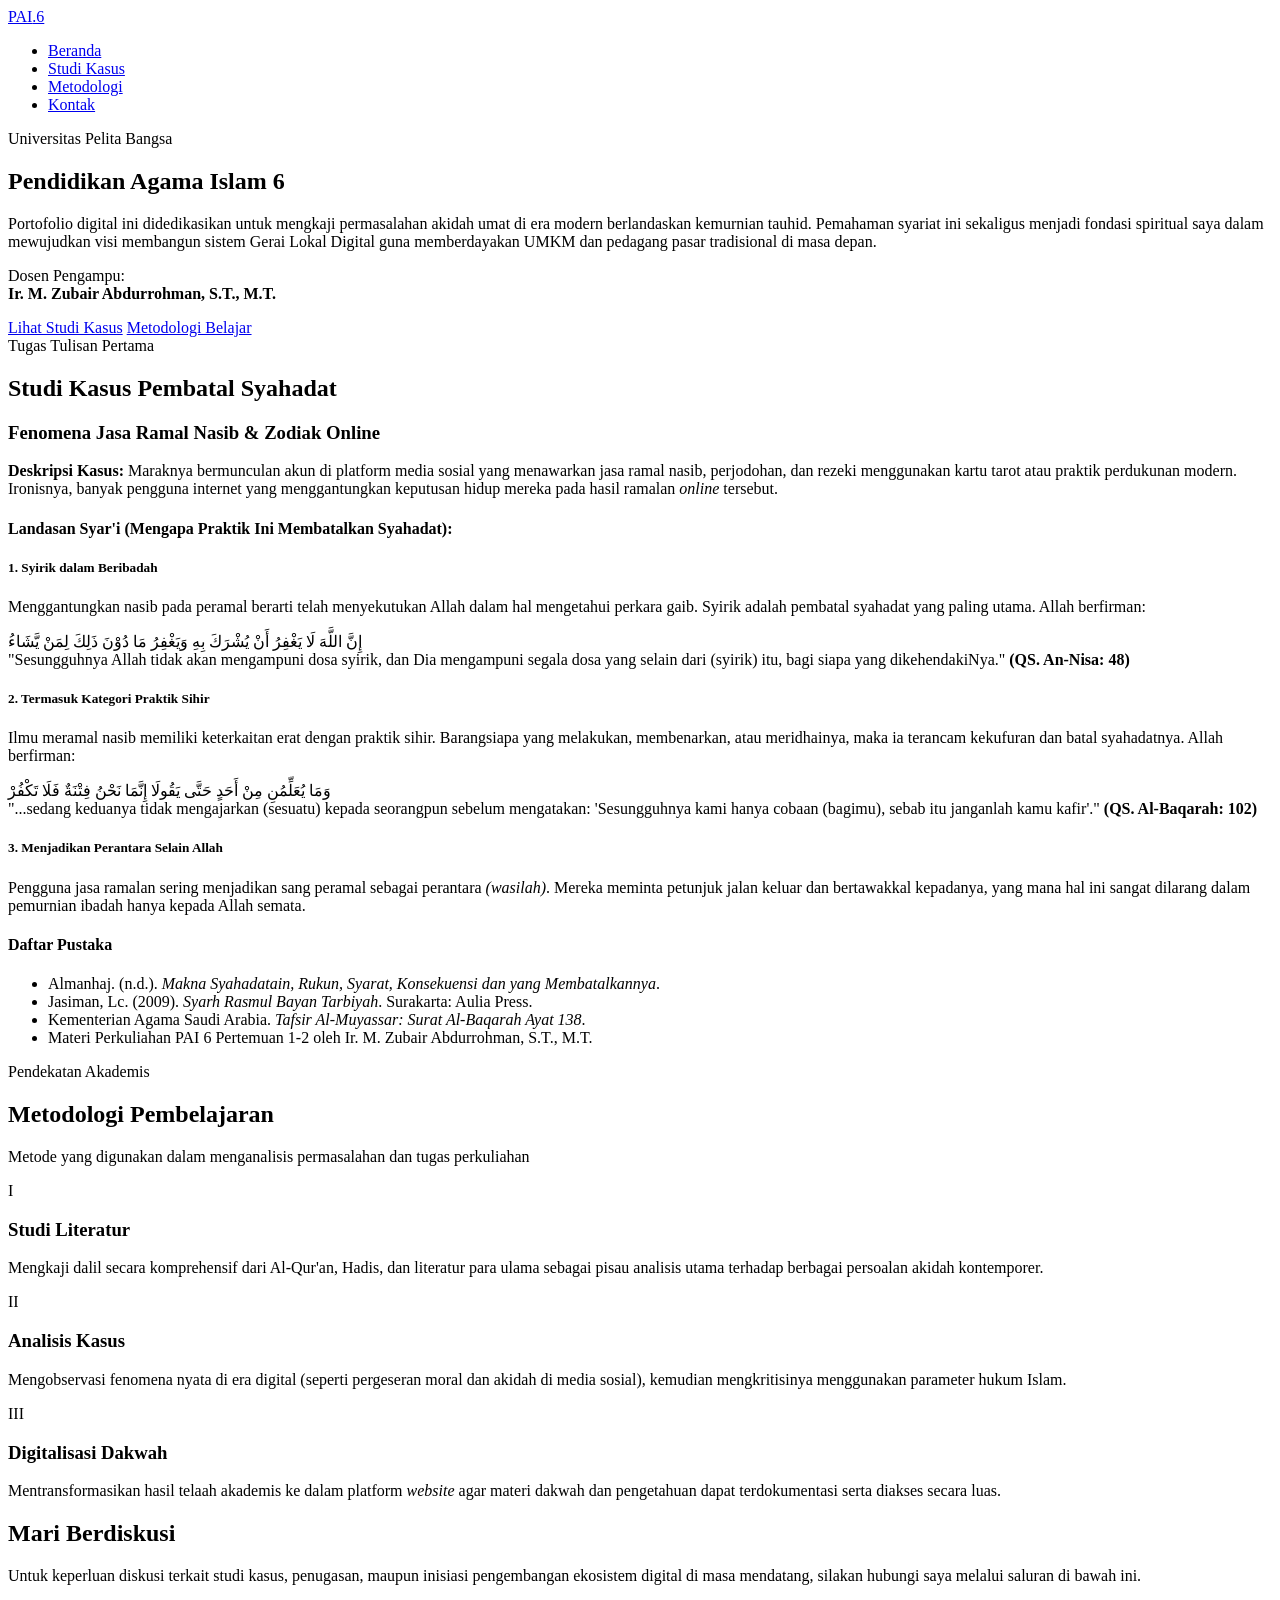
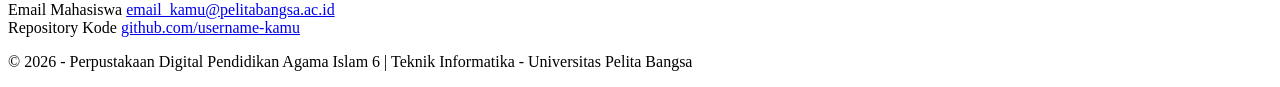
==== index.html @ a9f334ea "Add files via upload" ====
<!DOCTYPE html>
<html lang="id">
<head>
    <meta charset="UTF-8">
    <meta name="viewport" content="width=device-width, initial-scale=1.0">
    <title>PAI 6 | Portofolio & Studi Kasus</title>
    <link rel="stylesheet" href="style.css">
    <link href="https://fonts.googleapis.com/css2?family=Inter:wght@300;400;500;600&family=Playfair+Display:ital,wght@0,400;0,600;0,700;1,400&display=swap" rel="stylesheet">
</head>
<body>

    <nav class="navbar">
        <div class="nav-container">
            <a href="#beranda" class="logo">PAI<span>.6</span></a>
            <ul class="nav-links">
                <li><a href="#beranda">Beranda</a></li>
                <li><a href="#studi-kasus">Studi Kasus</a></li>
                <li><a href="#metodologi">Metodologi</a></li>
                <li><a href="#kontak">Kontak</a></li>
            </ul>
        </div>
    </nav>

    <section id="beranda" class="hero">
        <div class="hero-overlay"></div>
        <div class="hero-content">
            <span class="badge">Universitas Pelita Bangsa</span>
            <h1>Pendidikan Agama Islam 6</h1>
            <p>Portofolio digital ini didedikasikan untuk mengkaji permasalahan akidah umat di era modern berlandaskan kemurnian tauhid. Pemahaman syariat ini sekaligus menjadi fondasi spiritual saya dalam mewujudkan visi membangun sistem Gerai Lokal Digital guna memberdayakan UMKM dan pedagang pasar tradisional di masa depan.</p>
            <p class="dosen">Dosen Pengampu: <br><strong>Ir. M. Zubair Abdurrohman, S.T., M.T.</strong></p>
            <div class="hero-buttons">
                <a href="#studi-kasus" class="btn btn-accent">Lihat Studi Kasus</a>
                <a href="#metodologi" class="btn btn-outline">Metodologi Belajar</a>
            </div>
        </div>
    </section>

    <section id="studi-kasus" class="section">
        <div class="container">
            <div class="section-header text-center">
                <span class="subtitle">Tugas Tulisan Pertama</span>
                <h2>Studi Kasus Pembatal Syahadat</h2>
                <div class="divider-accent"></div>
            </div>

            <div class="case-study-card">
                <div class="case-header">
                    <h3>Fenomena Jasa Ramal Nasib & Zodiak Online</h3>
                </div>
                
                <div class="case-desc">
                    <p><strong>Deskripsi Kasus:</strong> Maraknya bermunculan akun di platform media sosial yang menawarkan jasa ramal nasib, perjodohan, dan rezeki menggunakan kartu tarot atau praktik perdukunan modern. Ironisnya, banyak pengguna internet yang menggantungkan keputusan hidup mereka pada hasil ramalan <em>online</em> tersebut.</p>
                </div>
                
                <div class="case-body">
                    <h4 class="case-title">Landasan Syar'i (Mengapa Praktik Ini Membatalkan Syahadat):</h4>
                    
                    <div class="reason-item">
                        <h5>1. Syirik dalam Beribadah</h5>
                        <p>Menggantungkan nasib pada peramal berarti telah menyekutukan Allah dalam hal mengetahui perkara gaib. Syirik adalah pembatal syahadat yang paling utama. Allah berfirman:</p>
                        <div class="arabic">إِنَّ اللَّهَ لَا يَغْفِرُ أَنْ يُشْرَكَ بِهِ وَيَغْفِرُ مَا دُوْنَ ذَلِكَ لِمَنْ يَّشَاءُ</div>
                        <div class="terjemahan">"Sesungguhnya Allah tidak akan mengampuni dosa syirik, dan Dia mengampuni segala dosa yang selain dari (syirik) itu, bagi siapa yang dikehendakiNya." <strong>(QS. An-Nisa: 48)</strong></div>
                    </div>

                    <div class="reason-item">
                        <h5>2. Termasuk Kategori Praktik Sihir</h5>
                        <p>Ilmu meramal nasib memiliki keterkaitan erat dengan praktik sihir. Barangsiapa yang melakukan, membenarkan, atau meridhainya, maka ia terancam kekufuran dan batal syahadatnya. Allah berfirman:</p>
                        <div class="arabic">وَمَا يُعَلِّمُنِ مِنْ أَحَدٍ حَتَّى يَقُولَا إِنَّمَا نَحْنُ فِتْنَةٌ فَلَا تَكْفُرْ</div>
                        <div class="terjemahan">"...sedang keduanya tidak mengajarkan (sesuatu) kepada seorangpun sebelum mengatakan: 'Sesungguhnya kami hanya cobaan (bagimu), sebab itu janganlah kamu kafir'." <strong>(QS. Al-Baqarah: 102)</strong></div>
                    </div>

                    <div class="reason-item">
                        <h5>3. Menjadikan Perantara Selain Allah</h5>
                        <p>Pengguna jasa ramalan sering menjadikan sang peramal sebagai perantara <em>(wasilah)</em>. Mereka meminta petunjuk jalan keluar dan bertawakkal kepadanya, yang mana hal ini sangat dilarang dalam pemurnian ibadah hanya kepada Allah semata.</p>
                    </div>
                </div>

                <div class="daftar-pustaka">
                    <h4>Daftar Pustaka</h4>
                    <ul>
                        <li>Almanhaj. (n.d.). <em>Makna Syahadatain, Rukun, Syarat, Konsekuensi dan yang Membatalkannya</em>.</li>
                        <li>Jasiman, Lc. (2009). <em>Syarh Rasmul Bayan Tarbiyah</em>. Surakarta: Aulia Press.</li>
                        <li>Kementerian Agama Saudi Arabia. <em>Tafsir Al-Muyassar: Surat Al-Baqarah Ayat 138</em>.</li>
                        <li>Materi Perkuliahan PAI 6 Pertemuan 1-2 oleh Ir. M. Zubair Abdurrohman, S.T., M.T.</li>
                    </ul>
                </div>
            </div>
        </div>
    </section>

    <section id="metodologi" class="section bg-darker">
        <div class="container">
            <div class="section-header text-center">
                <span class="subtitle">Pendekatan Akademis</span>
                <h2>Metodologi Pembelajaran</h2>
                <div class="divider-accent"></div>
                <p>Metode yang digunakan dalam menganalisis permasalahan dan tugas perkuliahan</p>
            </div>
            
            <div class="grid-3">
                <div class="method-card">
                    <div class="method-icon">I</div>
                    <h3>Studi Literatur</h3>
                    <p>Mengkaji dalil secara komprehensif dari Al-Qur'an, Hadis, dan literatur para ulama sebagai pisau analisis utama terhadap berbagai persoalan akidah kontemporer.</p>
                </div>
                <div class="method-card">
                    <div class="method-icon">II</div>
                    <h3>Analisis Kasus</h3>
                    <p>Mengobservasi fenomena nyata di era digital (seperti pergeseran moral dan akidah di media sosial), kemudian mengkritisinya menggunakan parameter hukum Islam.</p>
                </div>
                <div class="method-card">
                    <div class="method-icon">III</div>
                    <h3>Digitalisasi Dakwah</h3>
                    <p>Mentransformasikan hasil telaah akademis ke dalam platform <em>website</em> agar materi dakwah dan pengetahuan dapat terdokumentasi serta diakses secara luas.</p>
                </div>
            </div>
        </div>
    </section>

    <footer id="kontak" class="footer-section">
        <div class="container text-center">
            <h2 class="footer-title">Mari Berdiskusi</h2>
            <div class="divider-accent"></div>
            <p class="footer-desc">Untuk keperluan diskusi terkait studi kasus, penugasan, maupun inisiasi pengembangan ekosistem digital di masa mendatang, silakan hubungi saya melalui saluran di bawah ini.</p>
            
            <div class="contact-details">
                <div class="contact-item">
                    <span class="contact-label">Email Mahasiswa</span>
                    <a href="mailto:email_kamu@pelitabangsa.ac.id" class="contact-link">email_kamu@pelitabangsa.ac.id</a>
                </div>
                <div class="contact-item">
                    <span class="contact-label">Repository Kode</span>
                    <a href="https://github.com/username-kamu" target="_blank" class="contact-link">github.com/username-kamu</a>
                </div>
            </div>
            
            <div class="copyright">
                <p>&copy; 2026 - Perpustakaan Digital Pendidikan Agama Islam 6 | Teknik Informatika - Universitas Pelita Bangsa</p>
            </div>
        </div>
    </footer>

</body>
</html>
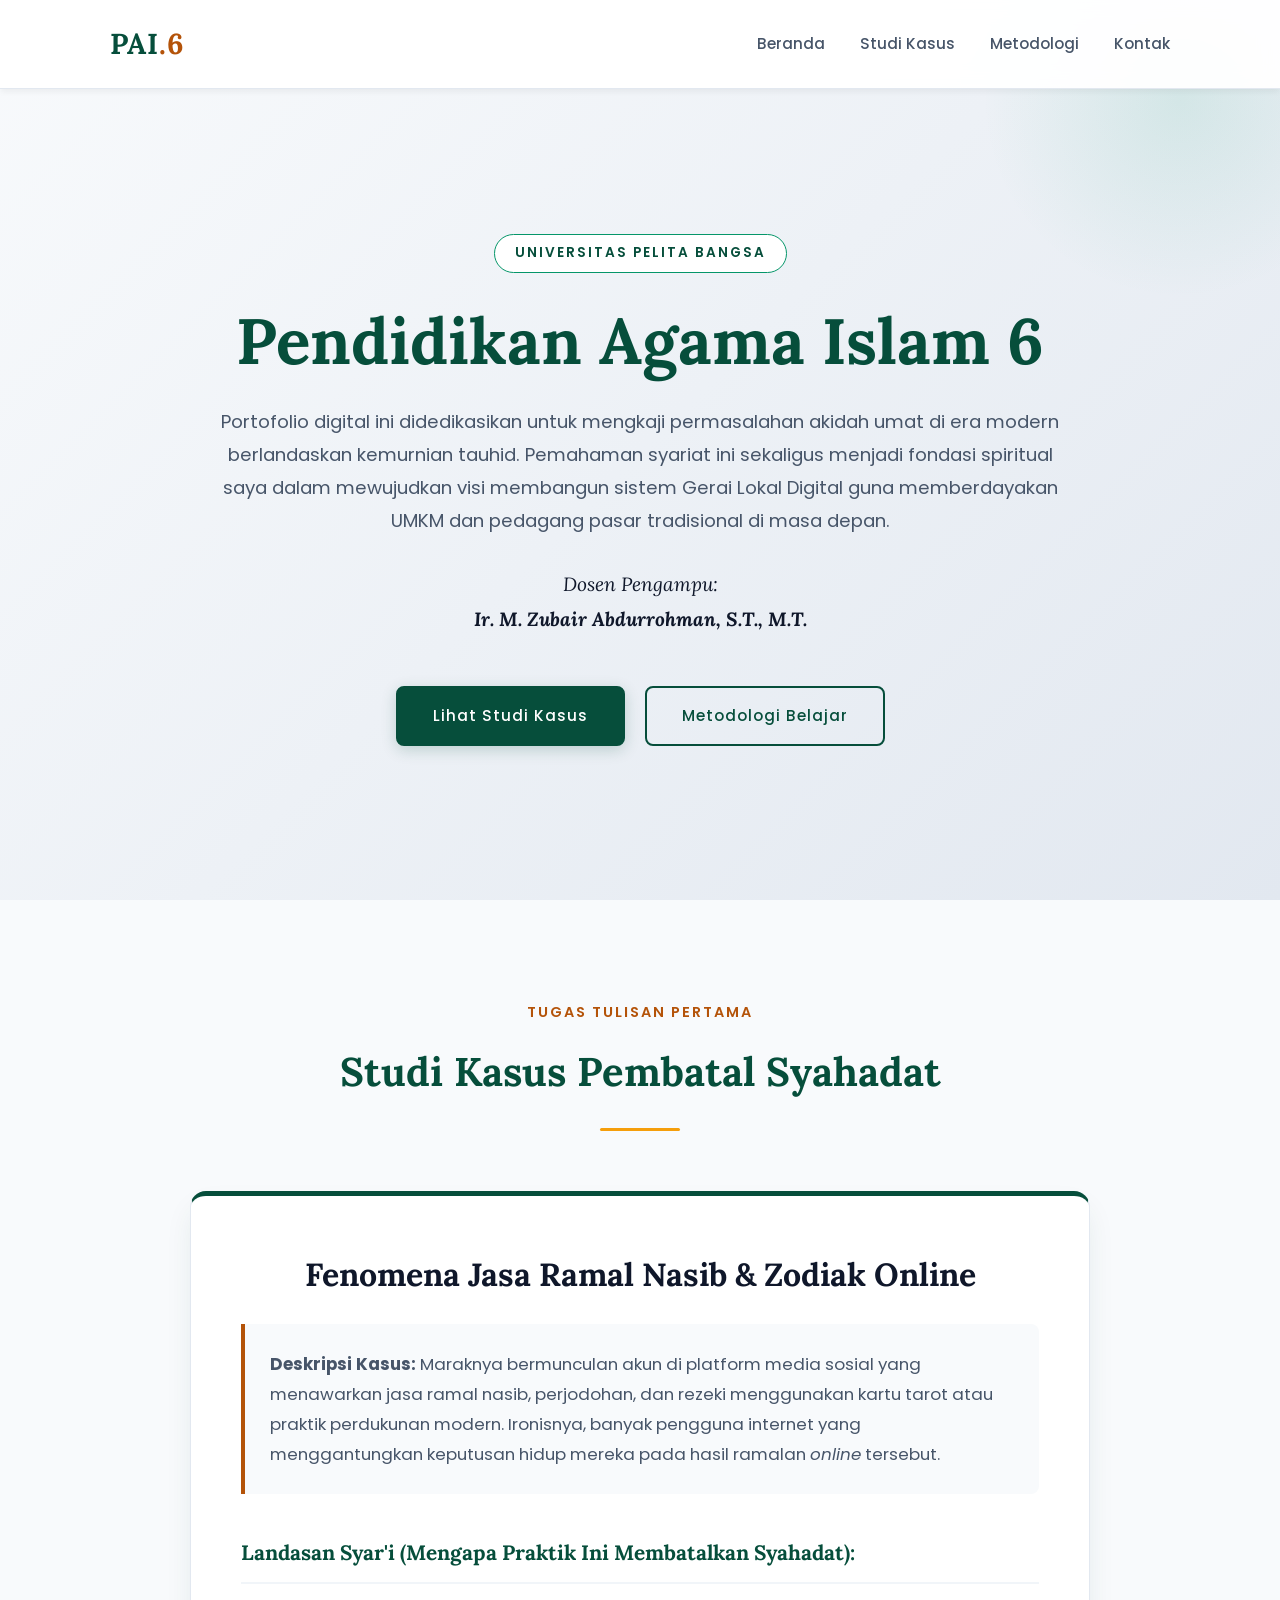
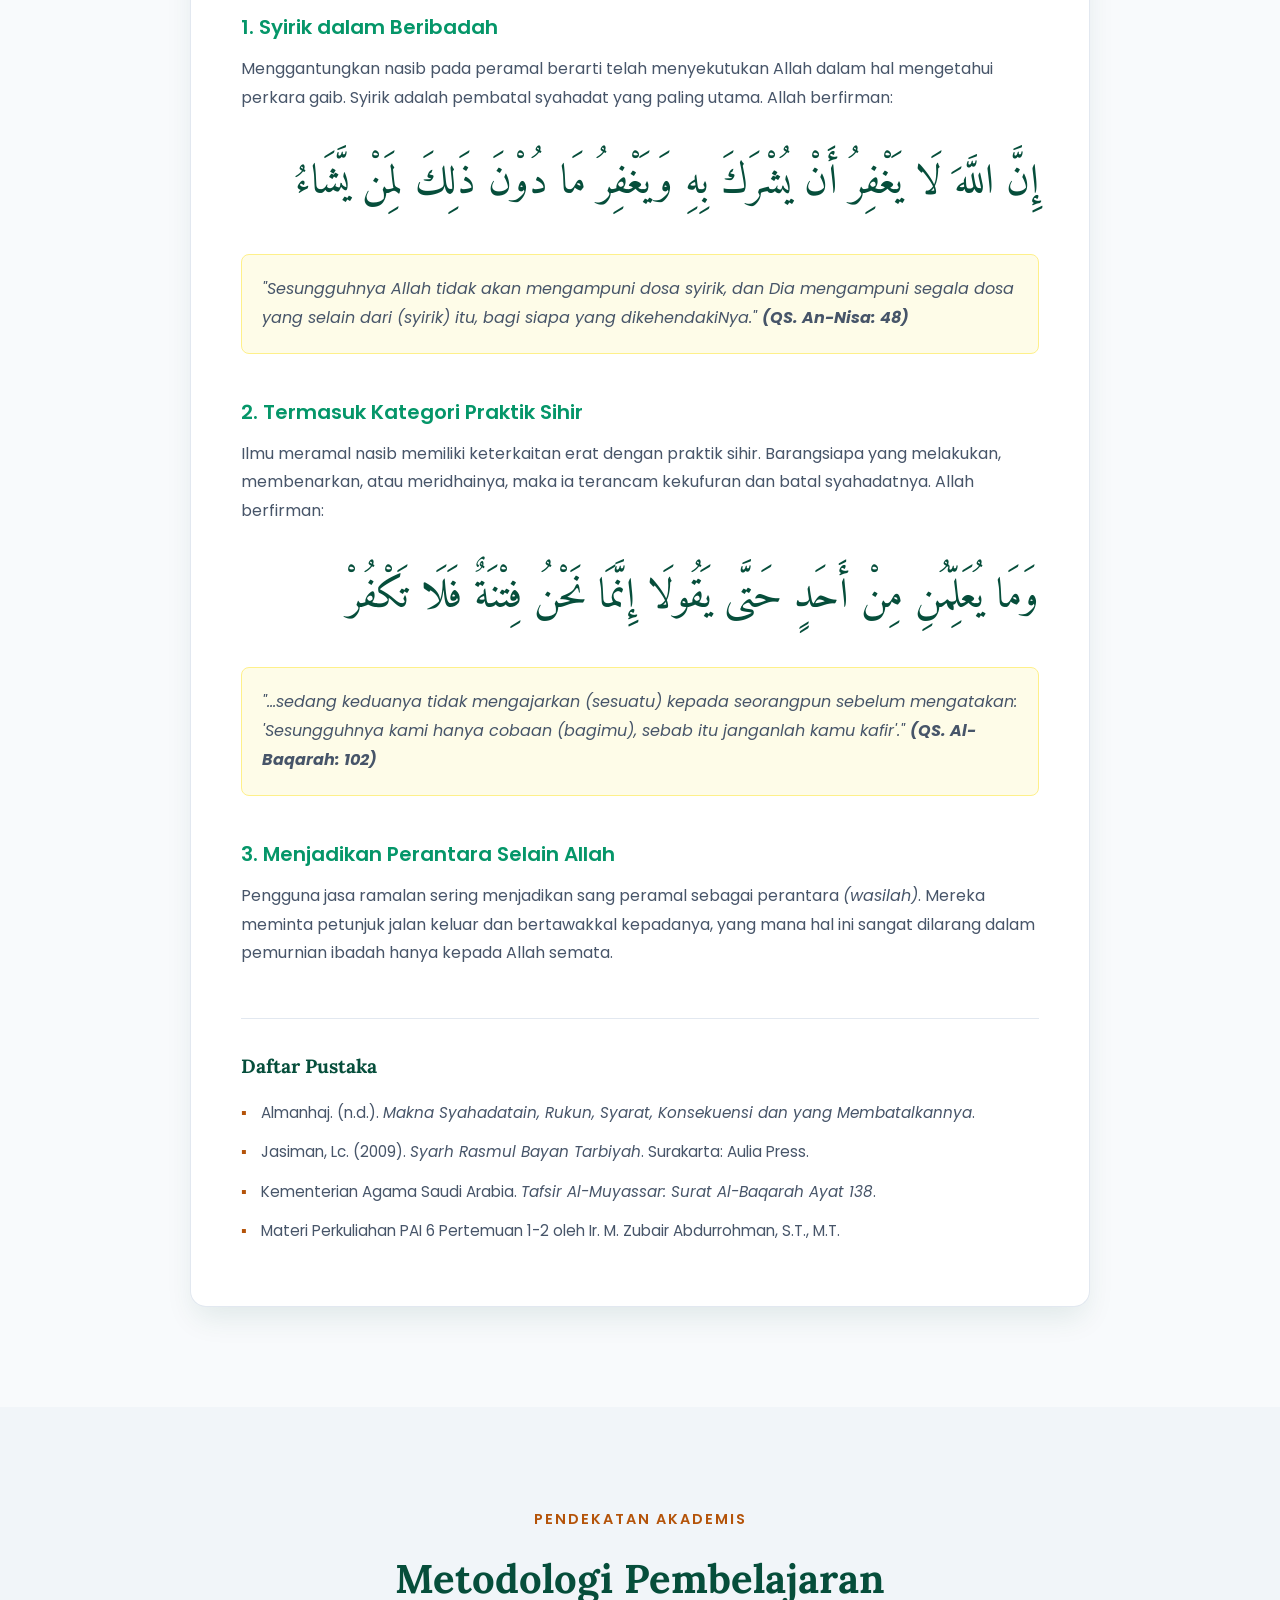
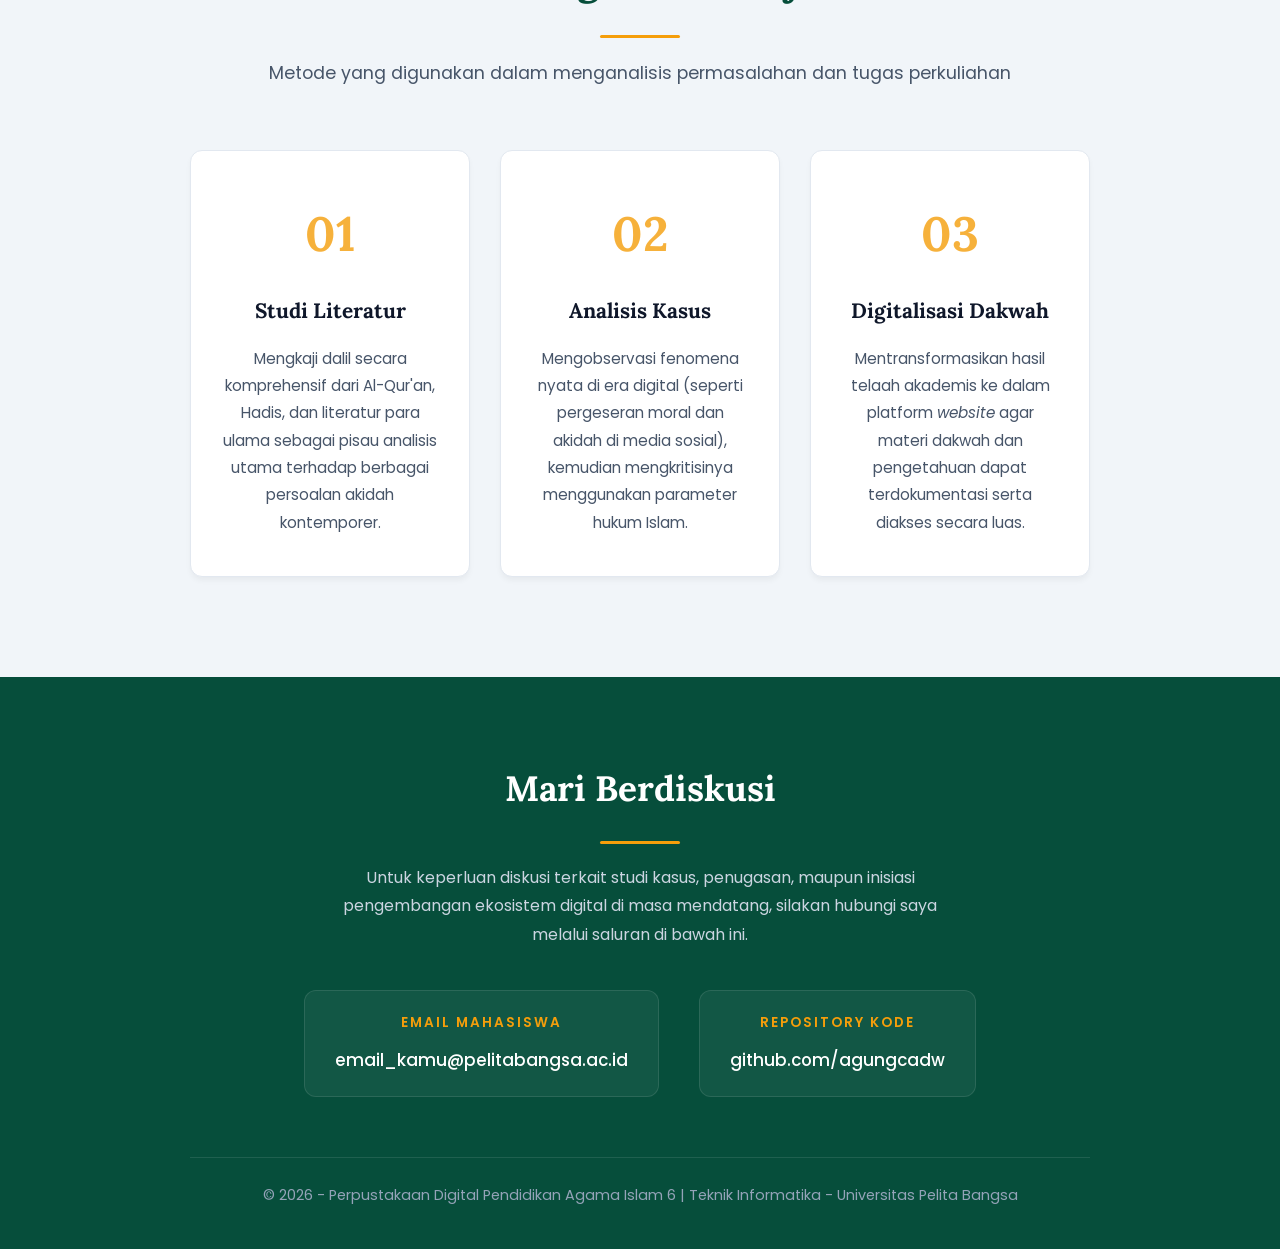
==== commit 5d444ee7: "Update index.html" ====
--- a/index.html
+++ b/index.html
@@ -4,8 +4,201 @@
     <meta charset="UTF-8">
     <meta name="viewport" content="width=device-width, initial-scale=1.0">
     <title>PAI 6 | Portofolio & Studi Kasus</title>
-    <link rel="stylesheet" href="style.css">
-    <link href="https://fonts.googleapis.com/css2?family=Inter:wght@300;400;500;600&family=Playfair+Display:ital,wght@0,400;0,600;0,700;1,400&display=swap" rel="stylesheet">
+    <link href="https://fonts.googleapis.com/css2?family=Lora:ital,wght@0,400;0,600;0,700;1,400&family=Poppins:wght@300;400;500;600&family=Amiri:wght@400;700&display=swap" rel="stylesheet">
+    
+    <style>
+        :root {
+            --bg-main: #f8fafc; /* Off-white / Abu-abu sangat terang */
+            --bg-card: #ffffff; /* Putih bersih untuk kartu */
+            --bg-alt: #f1f5f9; /* Latar alternatif */
+            
+            --primary: #064e3b; /* Hijau Emerald Gelap */
+            --primary-light: #059669; /* Hijau Emerald Terang */
+            --accent-gold: #b45309; /* Emas Gelap/Hangat */
+            --accent-gold-light: #f59e0b; /* Emas Terang */
+            
+            --text-dark: #0f172a; /* Teks utama sangat gelap */
+            --text-muted: #475569; /* Teks paragraf / sekunder */
+            
+            --border-color: #e2e8f0;
+            --shadow-sm: 0 4px 6px -1px rgba(0, 0, 0, 0.05);
+            --shadow-lg: 0 15px 30px -5px rgba(6, 78, 59, 0.1);
+            
+            --arabic-font: 'Amiri', serif;
+        }
+
+        * { margin: 0; padding: 0; box-sizing: border-box; }
+        html { scroll-behavior: smooth; }
+        
+        body { 
+            font-family: 'Poppins', sans-serif; 
+            background-color: var(--bg-main); 
+            color: var(--text-dark); 
+            line-height: 1.8; 
+            -webkit-font-smoothing: antialiased; 
+        }
+        
+        h1, h2, h3, h4, h5 { 
+            font-family: 'Lora', serif; 
+            color: var(--primary); 
+            font-weight: 700; 
+        }
+
+        /* --- NAVBAR --- */
+        .navbar { 
+            position: fixed; top: 0; width: 100%; 
+            background: rgba(255, 255, 255, 0.95); 
+            backdrop-filter: blur(10px); 
+            border-bottom: 1px solid var(--border-color); 
+            z-index: 1000; 
+            box-shadow: var(--shadow-sm);
+        }
+        .nav-container { 
+            max-width: 1100px; margin: 0 auto; padding: 18px 20px; 
+            display: flex; justify-content: space-between; align-items: center; 
+        }
+        .logo { 
+            font-family: 'Lora', serif; font-size: 1.8rem; font-weight: 700; 
+            color: var(--primary); text-decoration: none; letter-spacing: 1px; 
+        }
+        .logo span { color: var(--accent-gold); }
+        .nav-links { list-style: none; display: flex; gap: 35px; }
+        .nav-links a { 
+            text-decoration: none; color: var(--text-muted); font-size: 0.95rem; 
+            font-weight: 500; transition: color 0.3s; 
+        }
+        .nav-links a:hover { color: var(--primary-light); }
+
+        /* --- HERO --- */
+        .hero { 
+            min-height: 100vh; display: flex; align-items: center; justify-content: center; 
+            text-align: center; padding: 120px 20px 40px; 
+            background: linear-gradient(135deg, #f8fafc 0%, #e2e8f0 100%);
+            position: relative; overflow: hidden;
+        }
+        /* Ornamen Latar Abstrak */
+        .hero::before {
+            content: ''; position: absolute; top: -100px; right: -100px;
+            width: 400px; height: 400px; border-radius: 50%;
+            background: radial-gradient(circle, rgba(5,150,105,0.1) 0%, rgba(255,255,255,0) 70%);
+        }
+        .hero-content { position: relative; z-index: 2; max-width: 850px; }
+        .badge { 
+            display: inline-block; border: 1px solid var(--primary-light); 
+            color: var(--primary); padding: 6px 20px; border-radius: 50px; 
+            font-size: 0.85rem; letter-spacing: 2px; text-transform: uppercase; 
+            margin-bottom: 30px; font-weight: 600; background: #fff;
+        }
+        .hero h1 { font-size: 4rem; margin-bottom: 25px; line-height: 1.2; color: var(--primary); }
+        .hero p { font-size: 1.15rem; color: var(--text-muted); margin-bottom: 30px; }
+        .hero .dosen { font-family: 'Lora', serif; font-size: 1.2rem; color: var(--text-dark); margin-bottom: 50px; font-style: italic; }
+        
+        .hero-buttons { display: flex; gap: 20px; justify-content: center; }
+        .btn { 
+            padding: 14px 35px; text-decoration: none; font-size: 0.95rem; 
+            font-weight: 500; letter-spacing: 1px; transition: all 0.3s ease; 
+            border-radius: 8px; display: inline-block;
+        }
+        .btn-primary { 
+            background: var(--primary); color: #fff; border: 2px solid var(--primary); 
+            box-shadow: 0 4px 15px rgba(6, 78, 59, 0.2);
+        }
+        .btn-primary:hover { 
+            background: var(--primary-light); border-color: var(--primary-light); 
+            transform: translateY(-3px); box-shadow: 0 8px 20px rgba(6, 78, 59, 0.3);
+        }
+        .btn-outline { 
+            background: transparent; color: var(--primary); 
+            border: 2px solid var(--primary); 
+        }
+        .btn-outline:hover { background: var(--primary); color: #fff; transform: translateY(-3px); }
+
+        /* --- SECTIONS UMUM --- */
+        .section { padding: 100px 20px; }
+        .bg-alt { background-color: var(--bg-alt); }
+        .container { max-width: 900px; margin: 0 auto; }
+        .text-center { text-align: center; }
+        
+        .section-header { margin-bottom: 60px; }
+        .subtitle { 
+            display: block; color: var(--accent-gold); font-size: 0.9rem; 
+            letter-spacing: 2px; text-transform: uppercase; margin-bottom: 10px; font-weight: 600;
+        }
+        .section-header h2 { font-size: 2.5rem; margin-bottom: 20px; }
+        .divider { width: 80px; height: 3px; background-color: var(--accent-gold-light); margin: 0 auto 20px; border-radius: 2px; }
+        .section-header p { color: var(--text-muted); font-size: 1.1rem; }
+
+        /* --- STUDI KASUS --- */
+        .case-study-card { 
+            background: var(--bg-card); padding: 50px; 
+            border: 1px solid var(--border-color); box-shadow: var(--shadow-lg); 
+            border-radius: 16px; border-top: 5px solid var(--primary);
+        }
+        .case-header h3 { font-size: 2rem; margin-bottom: 20px; color: var(--text-dark); text-align: center; }
+        .case-desc { 
+            padding: 25px; background: var(--bg-main); border-left: 4px solid var(--accent-gold); 
+            margin-bottom: 40px; font-size: 1.05rem; border-radius: 0 8px 8px 0; color: var(--text-muted);
+        }
+        
+        .case-title { font-size: 1.3rem; margin-bottom: 25px; border-bottom: 2px solid var(--bg-alt); padding-bottom: 10px; }
+        .reason-item { margin-bottom: 40px; }
+        .reason-item h5 { font-size: 1.25rem; margin-bottom: 10px; color: var(--primary-light); font-family: 'Poppins', sans-serif; font-weight: 600; }
+        .reason-item p { color: var(--text-muted); }
+        
+        /* Teks Arab Mewah */
+        .arabic { 
+            font-family: var(--arabic-font); font-size: 2.6rem; text-align: right; 
+            direction: rtl; color: var(--primary); margin: 25px 0; line-height: 2.2; 
+        }
+        .terjemahan { 
+            font-style: italic; color: var(--text-muted); padding: 20px; 
+            background: #fefce8; border: 1px solid #fef08a; border-radius: 8px; 
+        }
+
+        .daftar-pustaka { margin-top: 50px; padding-top: 30px; border-top: 1px solid var(--border-color); }
+        .daftar-pustaka h4 { font-size: 1.2rem; margin-bottom: 15px; color: var(--primary); }
+        .daftar-pustaka ul { list-style: none; }
+        .daftar-pustaka li { color: var(--text-muted); margin-bottom: 12px; padding-left: 20px; position: relative; font-size: 0.95rem; }
+        .daftar-pustaka li::before { content: '▪'; color: var(--accent-gold); font-size: 1rem; position: absolute; left: 0; top: 0; }
+
+        /* --- METODOLOGI --- */
+        .grid-3 { display: grid; grid-template-columns: repeat(auto-fit, minmax(280px, 1fr)); gap: 30px; }
+        .method-card { 
+            padding: 40px 30px; background: var(--bg-card); border: 1px solid var(--border-color); 
+            text-align: center; transition: all 0.4s ease; border-radius: 12px; box-shadow: var(--shadow-sm);
+        }
+        .method-card:hover { border-color: var(--primary-light); transform: translateY(-5px); box-shadow: var(--shadow-lg); }
+        .method-icon { 
+            font-family: 'Lora', serif; font-size: 3rem; color: var(--accent-gold-light); 
+            margin-bottom: 15px; font-weight: 700; opacity: 0.8;
+        }
+        .method-card h3 { font-size: 1.3rem; margin-bottom: 15px; color: var(--text-dark); }
+        .method-card p { color: var(--text-muted); font-size: 0.95rem; }
+
+        /* --- FOOTER & KONTAK --- */
+        .footer-section { padding: 80px 20px 40px; background: var(--primary); color: #fff; }
+        .footer-title { font-size: 2.2rem; margin-bottom: 20px; color: #fff; }
+        .footer-desc { color: #cbd5e1; max-width: 600px; margin: 0 auto 40px; }
+        
+        .contact-details { display: flex; justify-content: center; gap: 40px; margin-bottom: 60px; flex-wrap: wrap; }
+        .contact-item { display: flex; flex-direction: column; align-items: center; background: rgba(255,255,255,0.05); padding: 20px 30px; border-radius: 12px; border: 1px solid rgba(255,255,255,0.1); }
+        .contact-label { color: var(--accent-gold-light); font-size: 0.85rem; text-transform: uppercase; letter-spacing: 2px; margin-bottom: 10px; font-weight: 600; }
+        .contact-link { color: #fff; text-decoration: none; font-size: 1.05rem; font-weight: 500; transition: color 0.3s; }
+        .contact-link:hover { color: var(--accent-gold-light); }
+
+        .copyright { border-top: 1px solid rgba(255,255,255,0.1); padding-top: 25px; color: #94a3b8; font-size: 0.9rem; }
+
+        /* --- RESPONSIVE --- */
+        @media (max-width: 768px) {
+            .nav-links { display: none; }
+            .hero h1 { font-size: 2.8rem; }
+            .hero-buttons { flex-direction: column; }
+            .case-study-card { padding: 30px 20px; }
+            .arabic { font-size: 2rem; }
+            .contact-details { flex-direction: column; gap: 20px; }
+            .contact-item { width: 100%; }
+        }
+    </style>
 </head>
 <body>
 
@@ -22,14 +215,13 @@
     </nav>
 
     <section id="beranda" class="hero">
-        <div class="hero-overlay"></div>
         <div class="hero-content">
             <span class="badge">Universitas Pelita Bangsa</span>
             <h1>Pendidikan Agama Islam 6</h1>
             <p>Portofolio digital ini didedikasikan untuk mengkaji permasalahan akidah umat di era modern berlandaskan kemurnian tauhid. Pemahaman syariat ini sekaligus menjadi fondasi spiritual saya dalam mewujudkan visi membangun sistem Gerai Lokal Digital guna memberdayakan UMKM dan pedagang pasar tradisional di masa depan.</p>
             <p class="dosen">Dosen Pengampu: <br><strong>Ir. M. Zubair Abdurrohman, S.T., M.T.</strong></p>
             <div class="hero-buttons">
-                <a href="#studi-kasus" class="btn btn-accent">Lihat Studi Kasus</a>
+                <a href="#studi-kasus" class="btn btn-primary">Lihat Studi Kasus</a>
                 <a href="#metodologi" class="btn btn-outline">Metodologi Belajar</a>
             </div>
         </div>
@@ -40,7 +232,7 @@
             <div class="section-header text-center">
                 <span class="subtitle">Tugas Tulisan Pertama</span>
                 <h2>Studi Kasus Pembatal Syahadat</h2>
-                <div class="divider-accent"></div>
+                <div class="divider"></div>
             </div>
 
             <div class="case-study-card">
@@ -88,28 +280,28 @@
         </div>
     </section>
 
-    <section id="metodologi" class="section bg-darker">
+    <section id="metodologi" class="section bg-alt">
         <div class="container">
             <div class="section-header text-center">
                 <span class="subtitle">Pendekatan Akademis</span>
                 <h2>Metodologi Pembelajaran</h2>
-                <div class="divider-accent"></div>
+                <div class="divider"></div>
                 <p>Metode yang digunakan dalam menganalisis permasalahan dan tugas perkuliahan</p>
             </div>
             
             <div class="grid-3">
                 <div class="method-card">
-                    <div class="method-icon">I</div>
+                    <div class="method-icon">01</div>
                     <h3>Studi Literatur</h3>
                     <p>Mengkaji dalil secara komprehensif dari Al-Qur'an, Hadis, dan literatur para ulama sebagai pisau analisis utama terhadap berbagai persoalan akidah kontemporer.</p>
                 </div>
                 <div class="method-card">
-                    <div class="method-icon">II</div>
+                    <div class="method-icon">02</div>
                     <h3>Analisis Kasus</h3>
                     <p>Mengobservasi fenomena nyata di era digital (seperti pergeseran moral dan akidah di media sosial), kemudian mengkritisinya menggunakan parameter hukum Islam.</p>
                 </div>
                 <div class="method-card">
-                    <div class="method-icon">III</div>
+                    <div class="method-icon">03</div>
                     <h3>Digitalisasi Dakwah</h3>
                     <p>Mentransformasikan hasil telaah akademis ke dalam platform <em>website</em> agar materi dakwah dan pengetahuan dapat terdokumentasi serta diakses secara luas.</p>
                 </div>
@@ -120,7 +312,7 @@
     <footer id="kontak" class="footer-section">
         <div class="container text-center">
             <h2 class="footer-title">Mari Berdiskusi</h2>
-            <div class="divider-accent"></div>
+            <div class="divider"></div>
             <p class="footer-desc">Untuk keperluan diskusi terkait studi kasus, penugasan, maupun inisiasi pengembangan ekosistem digital di masa mendatang, silakan hubungi saya melalui saluran di bawah ini.</p>
             
             <div class="contact-details">
@@ -130,7 +322,7 @@
                 </div>
                 <div class="contact-item">
                     <span class="contact-label">Repository Kode</span>
-                    <a href="https://github.com/username-kamu" target="_blank" class="contact-link">github.com/username-kamu</a>
+                    <a href="https://github.com/agungcadw" target="_blank" class="contact-link">github.com/agungcadw</a>
                 </div>
             </div>
             
@@ -141,4 +333,4 @@
     </footer>
 
 </body>
-</html>+</html>
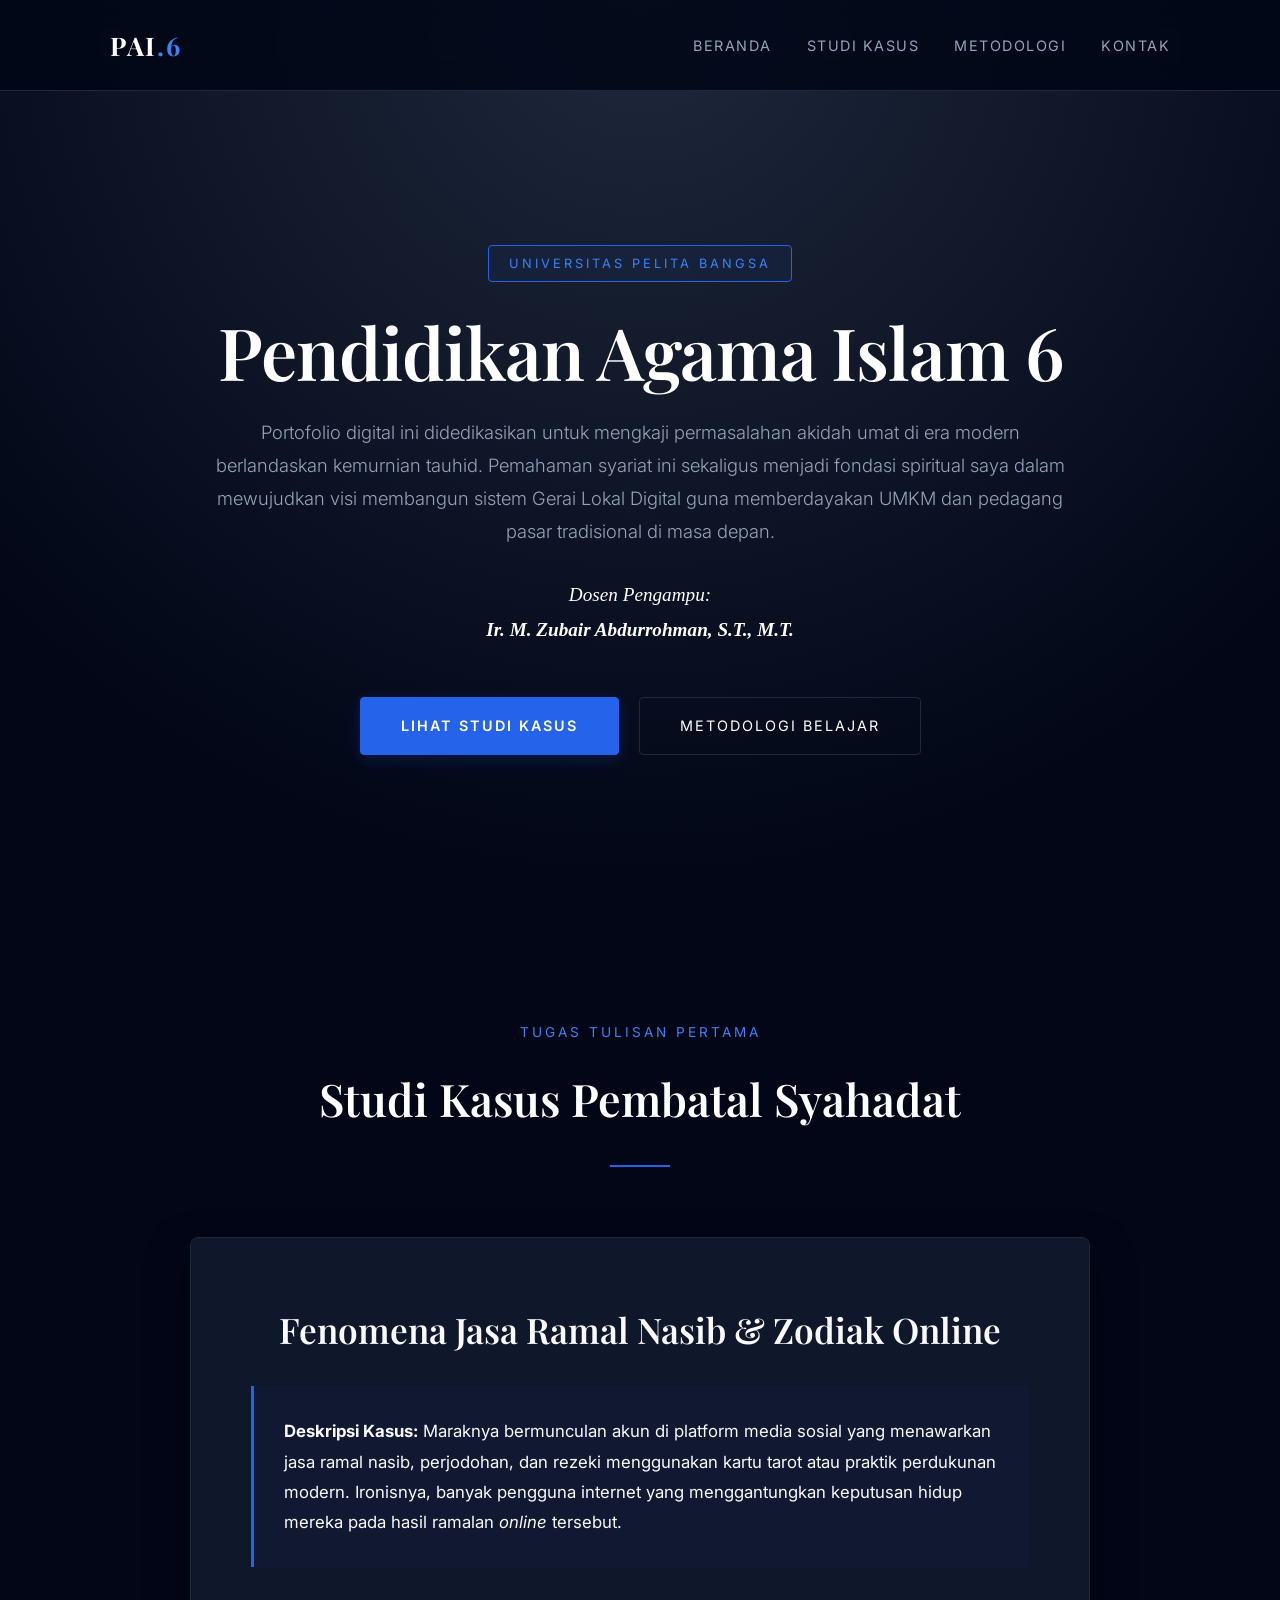
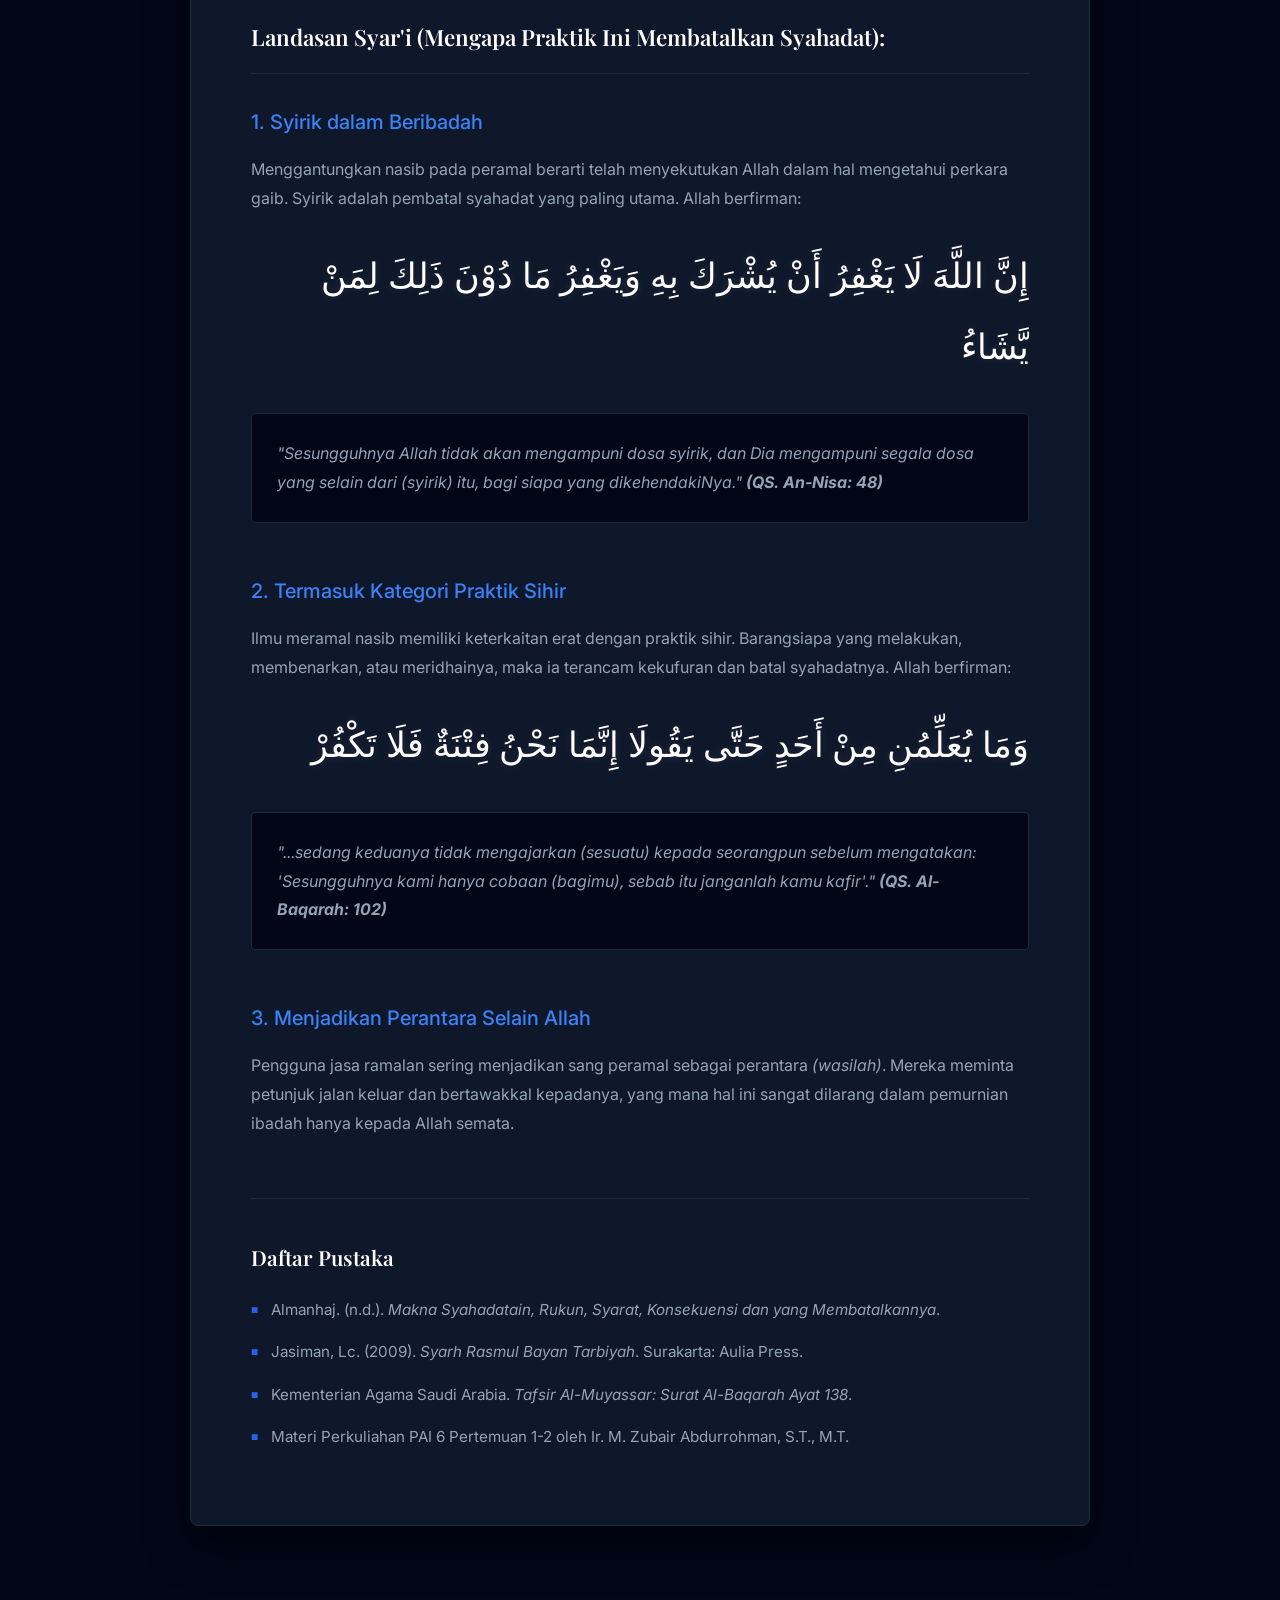
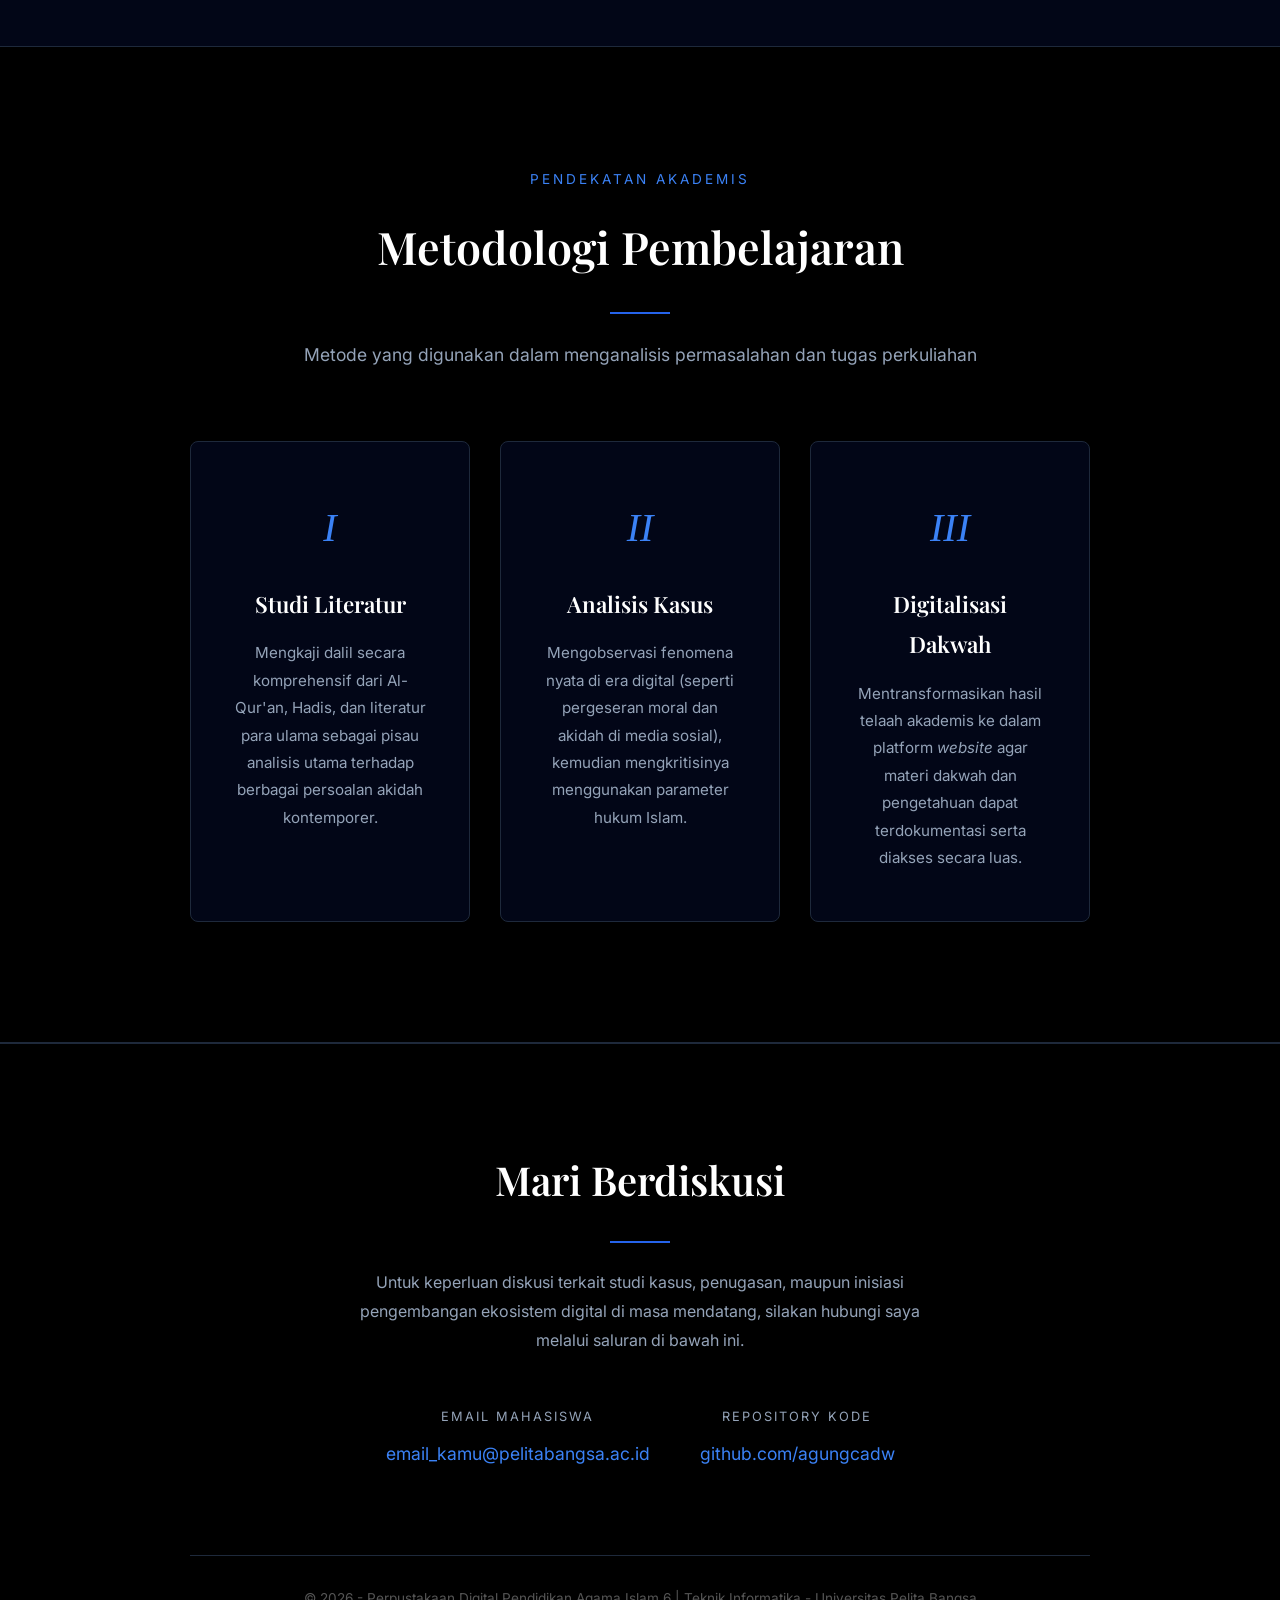
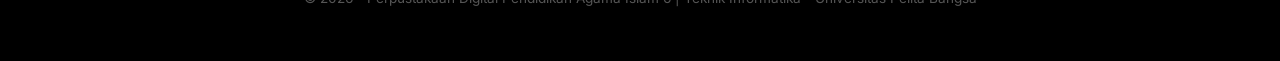
==== commit 7da2706e: "Update index.html" ====
--- a/index.html
+++ b/index.html
@@ -4,201 +4,9 @@
     <meta charset="UTF-8">
     <meta name="viewport" content="width=device-width, initial-scale=1.0">
     <title>PAI 6 | Portofolio & Studi Kasus</title>
-    <link href="https://fonts.googleapis.com/css2?family=Lora:ital,wght@0,400;0,600;0,700;1,400&family=Poppins:wght@300;400;500;600&family=Amiri:wght@400;700&display=swap" rel="stylesheet">
+    <link href="https://fonts.googleapis.com/css2?family=Inter:wght@300;400;500;600&family=Playfair+Display:ital,wght@0,400;0,600;0,700;1,400&display=swap" rel="stylesheet">
     
-    <style>
-        :root {
-            --bg-main: #f8fafc; /* Off-white / Abu-abu sangat terang */
-            --bg-card: #ffffff; /* Putih bersih untuk kartu */
-            --bg-alt: #f1f5f9; /* Latar alternatif */
-            
-            --primary: #064e3b; /* Hijau Emerald Gelap */
-            --primary-light: #059669; /* Hijau Emerald Terang */
-            --accent-gold: #b45309; /* Emas Gelap/Hangat */
-            --accent-gold-light: #f59e0b; /* Emas Terang */
-            
-            --text-dark: #0f172a; /* Teks utama sangat gelap */
-            --text-muted: #475569; /* Teks paragraf / sekunder */
-            
-            --border-color: #e2e8f0;
-            --shadow-sm: 0 4px 6px -1px rgba(0, 0, 0, 0.05);
-            --shadow-lg: 0 15px 30px -5px rgba(6, 78, 59, 0.1);
-            
-            --arabic-font: 'Amiri', serif;
-        }
-
-        * { margin: 0; padding: 0; box-sizing: border-box; }
-        html { scroll-behavior: smooth; }
-        
-        body { 
-            font-family: 'Poppins', sans-serif; 
-            background-color: var(--bg-main); 
-            color: var(--text-dark); 
-            line-height: 1.8; 
-            -webkit-font-smoothing: antialiased; 
-        }
-        
-        h1, h2, h3, h4, h5 { 
-            font-family: 'Lora', serif; 
-            color: var(--primary); 
-            font-weight: 700; 
-        }
-
-        /* --- NAVBAR --- */
-        .navbar { 
-            position: fixed; top: 0; width: 100%; 
-            background: rgba(255, 255, 255, 0.95); 
-            backdrop-filter: blur(10px); 
-            border-bottom: 1px solid var(--border-color); 
-            z-index: 1000; 
-            box-shadow: var(--shadow-sm);
-        }
-        .nav-container { 
-            max-width: 1100px; margin: 0 auto; padding: 18px 20px; 
-            display: flex; justify-content: space-between; align-items: center; 
-        }
-        .logo { 
-            font-family: 'Lora', serif; font-size: 1.8rem; font-weight: 700; 
-            color: var(--primary); text-decoration: none; letter-spacing: 1px; 
-        }
-        .logo span { color: var(--accent-gold); }
-        .nav-links { list-style: none; display: flex; gap: 35px; }
-        .nav-links a { 
-            text-decoration: none; color: var(--text-muted); font-size: 0.95rem; 
-            font-weight: 500; transition: color 0.3s; 
-        }
-        .nav-links a:hover { color: var(--primary-light); }
-
-        /* --- HERO --- */
-        .hero { 
-            min-height: 100vh; display: flex; align-items: center; justify-content: center; 
-            text-align: center; padding: 120px 20px 40px; 
-            background: linear-gradient(135deg, #f8fafc 0%, #e2e8f0 100%);
-            position: relative; overflow: hidden;
-        }
-        /* Ornamen Latar Abstrak */
-        .hero::before {
-            content: ''; position: absolute; top: -100px; right: -100px;
-            width: 400px; height: 400px; border-radius: 50%;
-            background: radial-gradient(circle, rgba(5,150,105,0.1) 0%, rgba(255,255,255,0) 70%);
-        }
-        .hero-content { position: relative; z-index: 2; max-width: 850px; }
-        .badge { 
-            display: inline-block; border: 1px solid var(--primary-light); 
-            color: var(--primary); padding: 6px 20px; border-radius: 50px; 
-            font-size: 0.85rem; letter-spacing: 2px; text-transform: uppercase; 
-            margin-bottom: 30px; font-weight: 600; background: #fff;
-        }
-        .hero h1 { font-size: 4rem; margin-bottom: 25px; line-height: 1.2; color: var(--primary); }
-        .hero p { font-size: 1.15rem; color: var(--text-muted); margin-bottom: 30px; }
-        .hero .dosen { font-family: 'Lora', serif; font-size: 1.2rem; color: var(--text-dark); margin-bottom: 50px; font-style: italic; }
-        
-        .hero-buttons { display: flex; gap: 20px; justify-content: center; }
-        .btn { 
-            padding: 14px 35px; text-decoration: none; font-size: 0.95rem; 
-            font-weight: 500; letter-spacing: 1px; transition: all 0.3s ease; 
-            border-radius: 8px; display: inline-block;
-        }
-        .btn-primary { 
-            background: var(--primary); color: #fff; border: 2px solid var(--primary); 
-            box-shadow: 0 4px 15px rgba(6, 78, 59, 0.2);
-        }
-        .btn-primary:hover { 
-            background: var(--primary-light); border-color: var(--primary-light); 
-            transform: translateY(-3px); box-shadow: 0 8px 20px rgba(6, 78, 59, 0.3);
-        }
-        .btn-outline { 
-            background: transparent; color: var(--primary); 
-            border: 2px solid var(--primary); 
-        }
-        .btn-outline:hover { background: var(--primary); color: #fff; transform: translateY(-3px); }
-
-        /* --- SECTIONS UMUM --- */
-        .section { padding: 100px 20px; }
-        .bg-alt { background-color: var(--bg-alt); }
-        .container { max-width: 900px; margin: 0 auto; }
-        .text-center { text-align: center; }
-        
-        .section-header { margin-bottom: 60px; }
-        .subtitle { 
-            display: block; color: var(--accent-gold); font-size: 0.9rem; 
-            letter-spacing: 2px; text-transform: uppercase; margin-bottom: 10px; font-weight: 600;
-        }
-        .section-header h2 { font-size: 2.5rem; margin-bottom: 20px; }
-        .divider { width: 80px; height: 3px; background-color: var(--accent-gold-light); margin: 0 auto 20px; border-radius: 2px; }
-        .section-header p { color: var(--text-muted); font-size: 1.1rem; }
-
-        /* --- STUDI KASUS --- */
-        .case-study-card { 
-            background: var(--bg-card); padding: 50px; 
-            border: 1px solid var(--border-color); box-shadow: var(--shadow-lg); 
-            border-radius: 16px; border-top: 5px solid var(--primary);
-        }
-        .case-header h3 { font-size: 2rem; margin-bottom: 20px; color: var(--text-dark); text-align: center; }
-        .case-desc { 
-            padding: 25px; background: var(--bg-main); border-left: 4px solid var(--accent-gold); 
-            margin-bottom: 40px; font-size: 1.05rem; border-radius: 0 8px 8px 0; color: var(--text-muted);
-        }
-        
-        .case-title { font-size: 1.3rem; margin-bottom: 25px; border-bottom: 2px solid var(--bg-alt); padding-bottom: 10px; }
-        .reason-item { margin-bottom: 40px; }
-        .reason-item h5 { font-size: 1.25rem; margin-bottom: 10px; color: var(--primary-light); font-family: 'Poppins', sans-serif; font-weight: 600; }
-        .reason-item p { color: var(--text-muted); }
-        
-        /* Teks Arab Mewah */
-        .arabic { 
-            font-family: var(--arabic-font); font-size: 2.6rem; text-align: right; 
-            direction: rtl; color: var(--primary); margin: 25px 0; line-height: 2.2; 
-        }
-        .terjemahan { 
-            font-style: italic; color: var(--text-muted); padding: 20px; 
-            background: #fefce8; border: 1px solid #fef08a; border-radius: 8px; 
-        }
-
-        .daftar-pustaka { margin-top: 50px; padding-top: 30px; border-top: 1px solid var(--border-color); }
-        .daftar-pustaka h4 { font-size: 1.2rem; margin-bottom: 15px; color: var(--primary); }
-        .daftar-pustaka ul { list-style: none; }
-        .daftar-pustaka li { color: var(--text-muted); margin-bottom: 12px; padding-left: 20px; position: relative; font-size: 0.95rem; }
-        .daftar-pustaka li::before { content: '▪'; color: var(--accent-gold); font-size: 1rem; position: absolute; left: 0; top: 0; }
-
-        /* --- METODOLOGI --- */
-        .grid-3 { display: grid; grid-template-columns: repeat(auto-fit, minmax(280px, 1fr)); gap: 30px; }
-        .method-card { 
-            padding: 40px 30px; background: var(--bg-card); border: 1px solid var(--border-color); 
-            text-align: center; transition: all 0.4s ease; border-radius: 12px; box-shadow: var(--shadow-sm);
-        }
-        .method-card:hover { border-color: var(--primary-light); transform: translateY(-5px); box-shadow: var(--shadow-lg); }
-        .method-icon { 
-            font-family: 'Lora', serif; font-size: 3rem; color: var(--accent-gold-light); 
-            margin-bottom: 15px; font-weight: 700; opacity: 0.8;
-        }
-        .method-card h3 { font-size: 1.3rem; margin-bottom: 15px; color: var(--text-dark); }
-        .method-card p { color: var(--text-muted); font-size: 0.95rem; }
-
-        /* --- FOOTER & KONTAK --- */
-        .footer-section { padding: 80px 20px 40px; background: var(--primary); color: #fff; }
-        .footer-title { font-size: 2.2rem; margin-bottom: 20px; color: #fff; }
-        .footer-desc { color: #cbd5e1; max-width: 600px; margin: 0 auto 40px; }
-        
-        .contact-details { display: flex; justify-content: center; gap: 40px; margin-bottom: 60px; flex-wrap: wrap; }
-        .contact-item { display: flex; flex-direction: column; align-items: center; background: rgba(255,255,255,0.05); padding: 20px 30px; border-radius: 12px; border: 1px solid rgba(255,255,255,0.1); }
-        .contact-label { color: var(--accent-gold-light); font-size: 0.85rem; text-transform: uppercase; letter-spacing: 2px; margin-bottom: 10px; font-weight: 600; }
-        .contact-link { color: #fff; text-decoration: none; font-size: 1.05rem; font-weight: 500; transition: color 0.3s; }
-        .contact-link:hover { color: var(--accent-gold-light); }
-
-        .copyright { border-top: 1px solid rgba(255,255,255,0.1); padding-top: 25px; color: #94a3b8; font-size: 0.9rem; }
-
-        /* --- RESPONSIVE --- */
-        @media (max-width: 768px) {
-            .nav-links { display: none; }
-            .hero h1 { font-size: 2.8rem; }
-            .hero-buttons { flex-direction: column; }
-            .case-study-card { padding: 30px 20px; }
-            .arabic { font-size: 2rem; }
-            .contact-details { flex-direction: column; gap: 20px; }
-            .contact-item { width: 100%; }
-        }
-    </style>
+    <link rel="stylesheet" href="style.css">
 </head>
 <body>
 
@@ -215,13 +23,14 @@
     </nav>
 
     <section id="beranda" class="hero">
+        <div class="hero-overlay"></div>
         <div class="hero-content">
             <span class="badge">Universitas Pelita Bangsa</span>
             <h1>Pendidikan Agama Islam 6</h1>
             <p>Portofolio digital ini didedikasikan untuk mengkaji permasalahan akidah umat di era modern berlandaskan kemurnian tauhid. Pemahaman syariat ini sekaligus menjadi fondasi spiritual saya dalam mewujudkan visi membangun sistem Gerai Lokal Digital guna memberdayakan UMKM dan pedagang pasar tradisional di masa depan.</p>
             <p class="dosen">Dosen Pengampu: <br><strong>Ir. M. Zubair Abdurrohman, S.T., M.T.</strong></p>
             <div class="hero-buttons">
-                <a href="#studi-kasus" class="btn btn-primary">Lihat Studi Kasus</a>
+                <a href="#studi-kasus" class="btn btn-accent">Lihat Studi Kasus</a>
                 <a href="#metodologi" class="btn btn-outline">Metodologi Belajar</a>
             </div>
         </div>
@@ -232,7 +41,7 @@
             <div class="section-header text-center">
                 <span class="subtitle">Tugas Tulisan Pertama</span>
                 <h2>Studi Kasus Pembatal Syahadat</h2>
-                <div class="divider"></div>
+                <div class="divider-accent"></div>
             </div>
 
             <div class="case-study-card">
@@ -280,28 +89,28 @@
         </div>
     </section>
 
-    <section id="metodologi" class="section bg-alt">
+    <section id="metodologi" class="section bg-darker">
         <div class="container">
             <div class="section-header text-center">
                 <span class="subtitle">Pendekatan Akademis</span>
                 <h2>Metodologi Pembelajaran</h2>
-                <div class="divider"></div>
+                <div class="divider-accent"></div>
                 <p>Metode yang digunakan dalam menganalisis permasalahan dan tugas perkuliahan</p>
             </div>
             
             <div class="grid-3">
                 <div class="method-card">
-                    <div class="method-icon">01</div>
+                    <div class="method-icon">I</div>
                     <h3>Studi Literatur</h3>
                     <p>Mengkaji dalil secara komprehensif dari Al-Qur'an, Hadis, dan literatur para ulama sebagai pisau analisis utama terhadap berbagai persoalan akidah kontemporer.</p>
                 </div>
                 <div class="method-card">
-                    <div class="method-icon">02</div>
+                    <div class="method-icon">II</div>
                     <h3>Analisis Kasus</h3>
                     <p>Mengobservasi fenomena nyata di era digital (seperti pergeseran moral dan akidah di media sosial), kemudian mengkritisinya menggunakan parameter hukum Islam.</p>
                 </div>
                 <div class="method-card">
-                    <div class="method-icon">03</div>
+                    <div class="method-icon">III</div>
                     <h3>Digitalisasi Dakwah</h3>
                     <p>Mentransformasikan hasil telaah akademis ke dalam platform <em>website</em> agar materi dakwah dan pengetahuan dapat terdokumentasi serta diakses secara luas.</p>
                 </div>
@@ -312,7 +121,7 @@
     <footer id="kontak" class="footer-section">
         <div class="container text-center">
             <h2 class="footer-title">Mari Berdiskusi</h2>
-            <div class="divider"></div>
+            <div class="divider-accent"></div>
             <p class="footer-desc">Untuk keperluan diskusi terkait studi kasus, penugasan, maupun inisiasi pengembangan ekosistem digital di masa mendatang, silakan hubungi saya melalui saluran di bawah ini.</p>
             
             <div class="contact-details">
--- a/style.css
+++ b/style.css
@@ -0,0 +1,166 @@
+/* =========================================
+   TEMA DARK BLUE ELEGANT (TECH LUXURY)
+========================================= */
+
+@import url('https://fonts.googleapis.com/css2?family=Inter:wght@300;400;500;600&family=Playfair+Display:ital,wght@0,400;0,600;0,700;1,400&display=swap');
+
+:root {
+    --bg-main: #020617; /* Slate 950 - Hitam pekat kebiruan */
+    --bg-card: #0f172a; /* Slate 900 - Navy gelap */
+    --bg-darker: #000000; /* Hitam murni */
+    
+    --text-primary: #f8fafc; /* Putih bersih */
+    --text-muted: #94a3b8; /* Abu-abu kebiruan terang */
+    
+    --accent-blue: #2563eb; /* Royal Blue elegan */
+    --accent-blue-hover: #3b82f6; /* Biru terang untuk efek hover */
+    --accent-glow: rgba(37, 99, 235, 0.2);
+    
+    --border-color: #1e293b; /* Garis batas tipis */
+    --arabic-font: 'Traditional Arabic', 'Amiri', serif;
+}
+
+* {
+    margin: 0; padding: 0; box-sizing: border-box;
+}
+
+html { scroll-behavior: smooth; }
+
+body {
+    font-family: 'Inter', sans-serif;
+    background-color: var(--bg-main);
+    color: var(--text-primary);
+    line-height: 1.8;
+    -webkit-font-smoothing: antialiased;
+}
+
+h1, h2, h3, h4, h5 {
+    font-family: 'Playfair Display', serif;
+    color: #ffffff;
+    font-weight: 600;
+}
+
+/* --- NAVBAR --- */
+.navbar {
+    position: fixed; top: 0; width: 100%;
+    background: rgba(2, 6, 23, 0.85);
+    backdrop-filter: blur(15px);
+    border-bottom: 1px solid var(--border-color);
+    z-index: 1000;
+}
+.nav-container {
+    max-width: 1100px; margin: 0 auto; padding: 22px 20px;
+    display: flex; justify-content: space-between; align-items: center;
+}
+.logo { 
+    font-family: 'Playfair Display', serif; 
+    font-size: 1.6rem; font-weight: 700; color: #fff; text-decoration: none; letter-spacing: 2px;
+}
+.logo span { color: var(--accent-blue-hover); }
+.nav-links { list-style: none; display: flex; gap: 35px; }
+.nav-links a { 
+    text-decoration: none; color: var(--text-muted); font-size: 0.9rem; 
+    text-transform: uppercase; letter-spacing: 1.5px; transition: color 0.3s; 
+}
+.nav-links a:hover { color: var(--accent-blue-hover); }
+
+/* --- HERO SECTION --- */
+.hero {
+    min-height: 100vh; display: flex; align-items: center; justify-content: center;
+    position: relative; text-align: center; padding: 100px 20px 0;
+    background: radial-gradient(circle at center top, #1e293b 0%, #020617 80%);
+}
+.hero-content { position: relative; z-index: 2; max-width: 850px; }
+.badge {
+    display: inline-block; border: 1px solid var(--accent-blue); color: var(--accent-blue-hover);
+    padding: 6px 20px; border-radius: 4px; font-size: 0.8rem; letter-spacing: 3px;
+    text-transform: uppercase; margin-bottom: 30px;
+    background: rgba(37, 99, 235, 0.05);
+}
+.hero h1 { font-size: 4.5rem; margin-bottom: 25px; line-height: 1.1; letter-spacing: -1px; }
+.hero p { font-size: 1.15rem; color: var(--text-muted); margin-bottom: 30px; font-weight: 300; }
+.hero .dosen { font-family: 'Playfair Display', serif; font-size: 1.2rem; color: #fff; margin-bottom: 50px; font-style: italic; }
+
+.hero-buttons { display: flex; gap: 20px; justify-content: center; }
+.btn {
+    padding: 15px 40px; text-decoration: none; font-size: 0.9rem; letter-spacing: 2px;
+    text-transform: uppercase; transition: all 0.4s ease; border-radius: 4px;
+}
+.btn-accent { 
+    background: var(--accent-blue); color: #fff; border: 1px solid var(--accent-blue); font-weight: 600; 
+    box-shadow: 0 4px 15px var(--accent-glow);
+}
+.btn-accent:hover { 
+    background: var(--accent-blue-hover); border-color: var(--accent-blue-hover); 
+    box-shadow: 0 6px 20px rgba(96, 165, 250, 0.4);
+}
+.btn-outline { background: transparent; color: #fff; border: 1px solid var(--border-color); }
+.btn-outline:hover { border-color: var(--text-muted); background: rgba(255,255,255,0.05); }
+
+/* --- SECTIONS UMUM --- */
+.section { padding: 120px 20px; }
+.bg-darker { background-color: var(--bg-darker); border-top: 1px solid var(--border-color); border-bottom: 1px solid var(--border-color); }
+.container { max-width: 900px; margin: 0 auto; }
+.text-center { text-align: center; }
+
+.section-header { margin-bottom: 70px; }
+.subtitle { display: block; color: var(--accent-blue-hover); font-size: 0.85rem; letter-spacing: 3px; text-transform: uppercase; margin-bottom: 15px; }
+.section-header h2 { font-size: 2.8rem; margin-bottom: 25px; }
+.divider-accent { width: 60px; height: 2px; background-color: var(--accent-blue); margin: 0 auto 25px; }
+.section-header p { color: var(--text-muted); font-size: 1.1rem; }
+
+/* --- STUDI KASUS --- */
+.case-study-card {
+    background: var(--bg-card); padding: 60px; border: 1px solid var(--border-color);
+    box-shadow: 0 20px 40px rgba(0,0,0,0.5); border-radius: 8px;
+}
+.case-header h3 { font-size: 2.2rem; margin-bottom: 25px; color: var(--text-primary); text-align: center; }
+.case-desc { padding: 30px; background: rgba(37, 99, 235, 0.03); border-left: 3px solid var(--accent-blue); margin-bottom: 50px; font-size: 1.05rem; border-radius: 0 4px 4px 0; }
+
+.case-title { font-size: 1.4rem; margin-bottom: 30px; border-bottom: 1px solid var(--border-color); padding-bottom: 15px; }
+.reason-item { margin-bottom: 50px; }
+.reason-item h5 { font-size: 1.25rem; margin-bottom: 15px; color: var(--accent-blue-hover); font-family: 'Inter', sans-serif; font-weight: 500; }
+.reason-item p { color: var(--text-muted); }
+
+.arabic { font-family: var(--arabic-font); font-size: 2.2rem; text-align: right; direction: rtl; color: #fff; margin: 30px 0; line-height: 2; text-shadow: 0 0 10px rgba(255,255,255,0.1); }
+.terjemahan { font-style: italic; color: var(--text-muted); padding: 25px; background: var(--bg-main); border: 1px solid var(--border-color); border-radius: 4px; }
+
+.daftar-pustaka { margin-top: 60px; padding-top: 40px; border-top: 1px solid var(--border-color); }
+.daftar-pustaka h4 { font-size: 1.3rem; margin-bottom: 20px; color: #fff; }
+.daftar-pustaka ul { list-style: none; }
+.daftar-pustaka li { color: var(--text-muted); margin-bottom: 15px; padding-left: 20px; position: relative; font-size: 0.95rem; }
+.daftar-pustaka li::before { content: '■'; color: var(--accent-blue); font-size: 0.5rem; position: absolute; left: 0; top: 7px; }
+
+/* --- METODOLOGI --- */
+.grid-3 { display: grid; grid-template-columns: repeat(auto-fit, minmax(280px, 1fr)); gap: 30px; }
+.method-card {
+    padding: 50px 40px; background: var(--bg-main); border: 1px solid var(--border-color);
+    text-align: center; transition: all 0.4s ease; border-radius: 8px;
+}
+.method-card:hover { border-color: var(--accent-blue); transform: translateY(-5px); box-shadow: 0 10px 30px var(--accent-glow); }
+.method-icon { font-family: 'Playfair Display', serif; font-size: 2.5rem; color: var(--accent-blue-hover); margin-bottom: 20px; font-style: italic; }
+.method-card h3 { font-size: 1.4rem; margin-bottom: 15px; color: #fff; }
+.method-card p { color: var(--text-muted); font-size: 0.95rem; }
+
+/* --- FOOTER & KONTAK --- */
+.footer-section { padding: 100px 20px 50px; background: var(--bg-darker); border-top: 1px solid var(--border-color); }
+.footer-title { font-size: 2.5rem; margin-bottom: 25px; }
+.footer-desc { color: var(--text-muted); max-width: 600px; margin: 0 auto 50px; }
+
+.contact-details { display: flex; justify-content: center; gap: 50px; margin-bottom: 80px; flex-wrap: wrap; }
+.contact-item { display: flex; flex-direction: column; align-items: center; }
+.contact-label { color: var(--text-muted); font-size: 0.8rem; text-transform: uppercase; letter-spacing: 2px; margin-bottom: 10px; }
+.contact-link { color: var(--accent-blue-hover); text-decoration: none; font-size: 1.1rem; border-bottom: 1px solid transparent; padding-bottom: 5px; transition: border-color 0.3s; }
+.contact-link:hover { border-color: var(--accent-blue-hover); }
+
+.copyright { border-top: 1px solid var(--border-color); padding-top: 30px; color: #555; font-size: 0.85rem; }
+
+/* --- RESPONSIVE --- */
+@media (max-width: 768px) {
+    .nav-links { display: none; }
+    .hero h1 { font-size: 2.8rem; }
+    .hero-buttons { flex-direction: column; }
+    .case-study-card { padding: 40px 20px; }
+    .arabic { font-size: 1.8rem; }
+    .contact-details { flex-direction: column; gap: 30px; }
+}
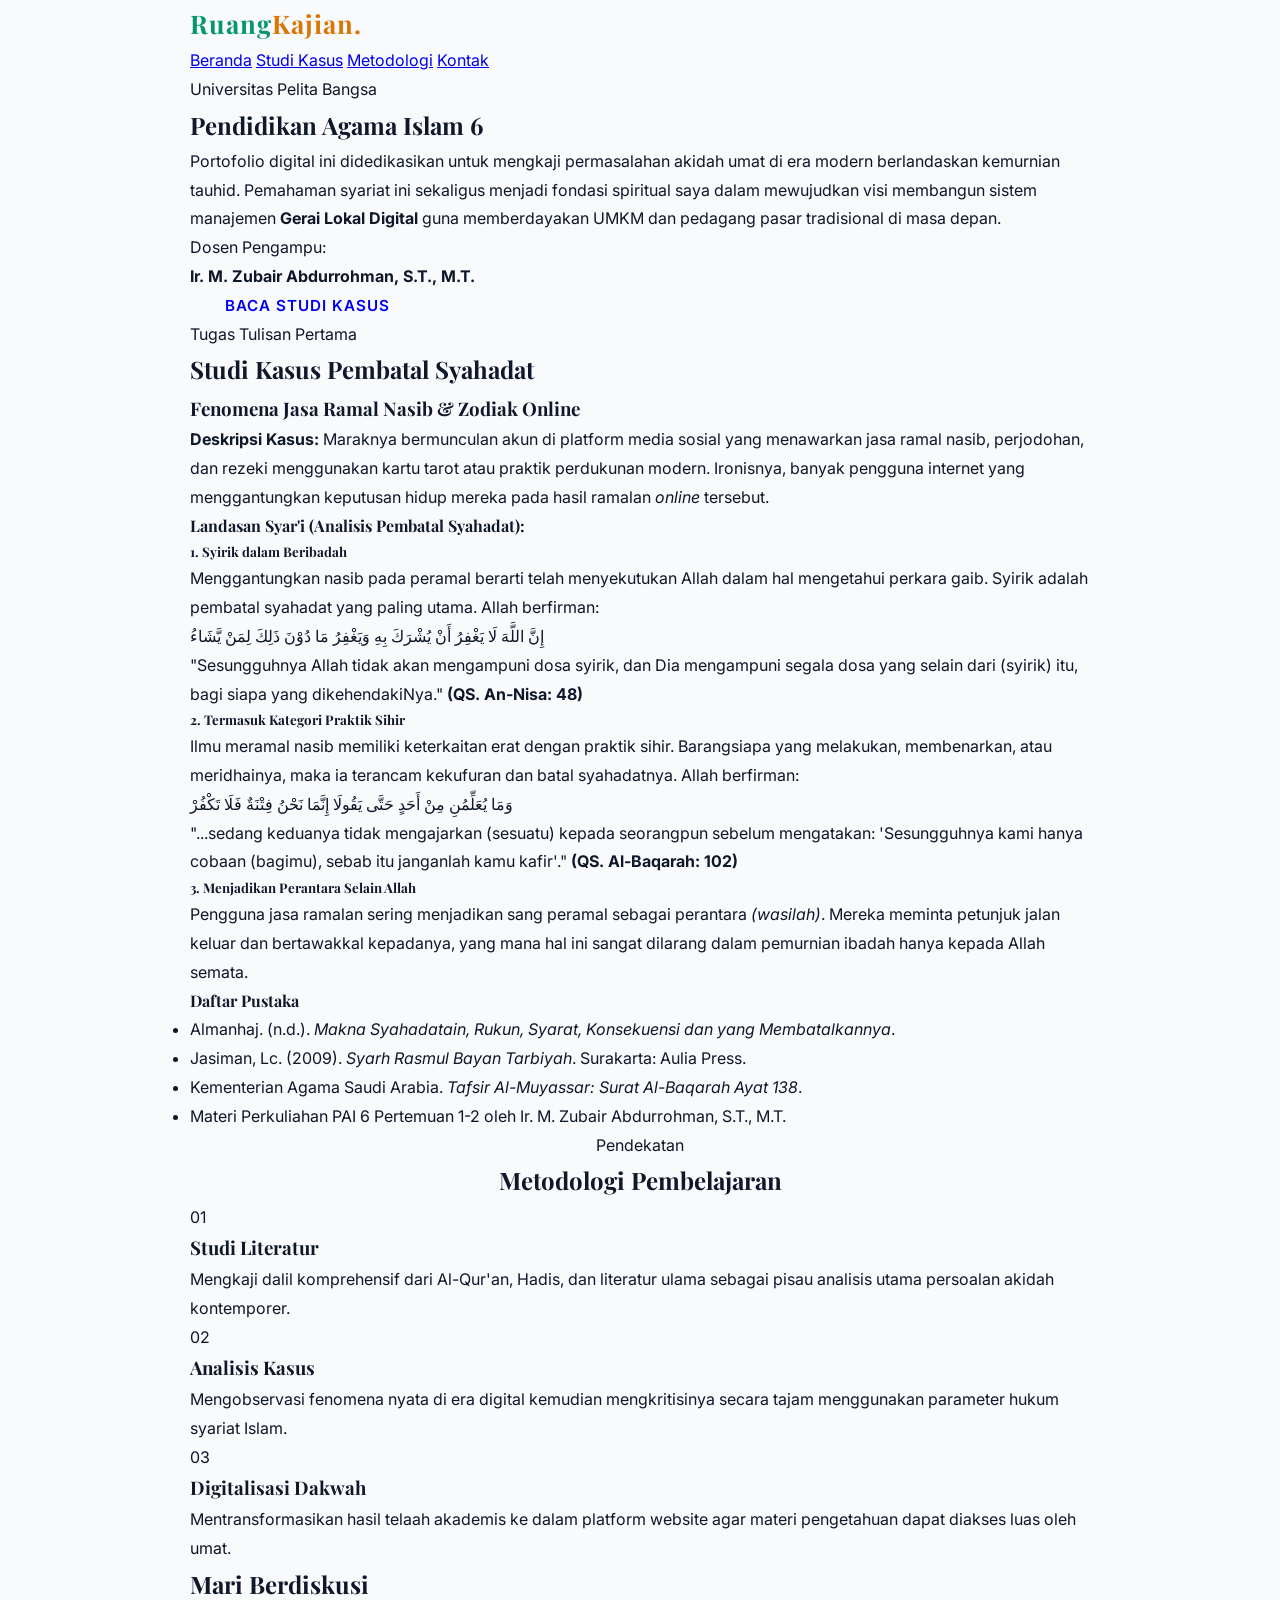
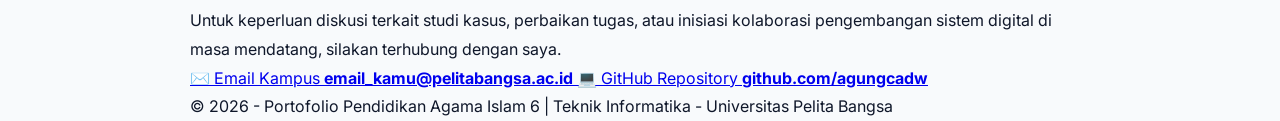
==== commit fdffd686: "Update index.html" ====
--- a/index.html
+++ b/index.html
@@ -3,140 +3,156 @@
 <head>
     <meta charset="UTF-8">
     <meta name="viewport" content="width=device-width, initial-scale=1.0">
-    <title>PAI 6 | Portofolio & Studi Kasus</title>
-    <link href="https://fonts.googleapis.com/css2?family=Inter:wght@300;400;500;600&family=Playfair+Display:ital,wght@0,400;0,600;0,700;1,400&display=swap" rel="stylesheet">
-    
+    <title>PAI 6 | Portofolio Akademik</title>
+    <link href="https://fonts.googleapis.com/css2?family=Inter:wght@300;400;500;600&family=Lora:ital,wght@0,400;0,600;0,700;1,400&family=Amiri:wght@400;700&display=swap" rel="stylesheet">
     <link rel="stylesheet" href="style.css">
 </head>
 <body>
 
-    <nav class="navbar">
-        <div class="nav-container">
-            <a href="#beranda" class="logo">PAI<span>.6</span></a>
-            <ul class="nav-links">
-                <li><a href="#beranda">Beranda</a></li>
-                <li><a href="#studi-kasus">Studi Kasus</a></li>
-                <li><a href="#metodologi">Metodologi</a></li>
-                <li><a href="#kontak">Kontak</a></li>
-            </ul>
+    <header class="header">
+        <div class="container header-inner">
+            <a href="#beranda" class="logo">Ruang<span>Kajian.</span></a>
+            <nav class="nav-menu">
+                <a href="#beranda">Beranda</a>
+                <a href="#studi-kasus">Studi Kasus</a>
+                <a href="#metodologi">Metodologi</a>
+                <a href="#kontak">Kontak</a>
+            </nav>
         </div>
-    </nav>
+    </header>
 
-    <section id="beranda" class="hero">
-        <div class="hero-overlay"></div>
-        <div class="hero-content">
-            <span class="badge">Universitas Pelita Bangsa</span>
-            <h1>Pendidikan Agama Islam 6</h1>
-            <p>Portofolio digital ini didedikasikan untuk mengkaji permasalahan akidah umat di era modern berlandaskan kemurnian tauhid. Pemahaman syariat ini sekaligus menjadi fondasi spiritual saya dalam mewujudkan visi membangun sistem Gerai Lokal Digital guna memberdayakan UMKM dan pedagang pasar tradisional di masa depan.</p>
-            <p class="dosen">Dosen Pengampu: <br><strong>Ir. M. Zubair Abdurrohman, S.T., M.T.</strong></p>
-            <div class="hero-buttons">
-                <a href="#studi-kasus" class="btn btn-accent">Lihat Studi Kasus</a>
-                <a href="#metodologi" class="btn btn-outline">Metodologi Belajar</a>
+    <section id="beranda" class="hero-academic">
+        <div class="container hero-container">
+            <div class="hero-text-box">
+                <span class="tag-kampus">Universitas Pelita Bangsa</span>
+                <h1 class="hero-title">Pendidikan Agama Islam 6</h1>
+                <p class="hero-description">
+                    Portofolio digital ini didedikasikan untuk mengkaji permasalahan akidah umat di era modern berlandaskan kemurnian tauhid. Pemahaman syariat ini sekaligus menjadi fondasi spiritual saya dalam mewujudkan visi membangun sistem manajemen <strong>Gerai Lokal Digital</strong> guna memberdayakan UMKM dan pedagang pasar tradisional di masa depan.
+                </p>
+                <div class="dosen-info">
+                    <p>Dosen Pengampu:</p>
+                    <strong>Ir. M. Zubair Abdurrohman, S.T., M.T.</strong>
+                </div>
+                <div class="hero-action">
+                    <a href="#studi-kasus" class="btn btn-emerald">Baca Studi Kasus</a>
+                </div>
             </div>
         </div>
     </section>
 
-    <section id="studi-kasus" class="section">
+    <section id="studi-kasus" class="section-padding bg-light">
         <div class="container">
-            <div class="section-header text-center">
-                <span class="subtitle">Tugas Tulisan Pertama</span>
-                <h2>Studi Kasus Pembatal Syahadat</h2>
-                <div class="divider-accent"></div>
+            <div class="section-title-wrapper">
+                <span class="sub-heading">Tugas Tulisan Pertama</span>
+                <h2 class="main-heading">Studi Kasus Pembatal Syahadat</h2>
+                <div class="line-gold"></div>
             </div>
 
-            <div class="case-study-card">
-                <div class="case-header">
+            <article class="paper-card">
+                <header class="paper-header">
                     <h3>Fenomena Jasa Ramal Nasib & Zodiak Online</h3>
+                </header>
+                
+                <div class="paper-abstract">
+                    <strong>Deskripsi Kasus:</strong> Maraknya bermunculan akun di platform media sosial yang menawarkan jasa ramal nasib, perjodohan, dan rezeki menggunakan kartu tarot atau praktik perdukunan modern. Ironisnya, banyak pengguna internet yang menggantungkan keputusan hidup mereka pada hasil ramalan <em>online</em> tersebut.
                 </div>
                 
-                <div class="case-desc">
-                    <p><strong>Deskripsi Kasus:</strong> Maraknya bermunculan akun di platform media sosial yang menawarkan jasa ramal nasib, perjodohan, dan rezeki menggunakan kartu tarot atau praktik perdukunan modern. Ironisnya, banyak pengguna internet yang menggantungkan keputusan hidup mereka pada hasil ramalan <em>online</em> tersebut.</p>
-                </div>
-                
-                <div class="case-body">
-                    <h4 class="case-title">Landasan Syar'i (Mengapa Praktik Ini Membatalkan Syahadat):</h4>
+                <div class="paper-content">
+                    <h4 class="content-title">Landasan Syar'i (Analisis Pembatal Syahadat):</h4>
                     
-                    <div class="reason-item">
+                    <div class="argument-block">
                         <h5>1. Syirik dalam Beribadah</h5>
                         <p>Menggantungkan nasib pada peramal berarti telah menyekutukan Allah dalam hal mengetahui perkara gaib. Syirik adalah pembatal syahadat yang paling utama. Allah berfirman:</p>
-                        <div class="arabic">إِنَّ اللَّهَ لَا يَغْفِرُ أَنْ يُشْرَكَ بِهِ وَيَغْفِرُ مَا دُوْنَ ذَلِكَ لِمَنْ يَّشَاءُ</div>
-                        <div class="terjemahan">"Sesungguhnya Allah tidak akan mengampuni dosa syirik, dan Dia mengampuni segala dosa yang selain dari (syirik) itu, bagi siapa yang dikehendakiNya." <strong>(QS. An-Nisa: 48)</strong></div>
+                        <blockquote class="quran-quote">
+                            <p class="arabic-text">إِنَّ اللَّهَ لَا يَغْفِرُ أَنْ يُشْرَكَ بِهِ وَيَغْفِرُ مَا دُوْنَ ذَلِكَ لِمَنْ يَّشَاءُ</p>
+                            <p class="translation-text">"Sesungguhnya Allah tidak akan mengampuni dosa syirik, dan Dia mengampuni segala dosa yang selain dari (syirik) itu, bagi siapa yang dikehendakiNya." <strong>(QS. An-Nisa: 48)</strong></p>
+                        </blockquote>
                     </div>
 
-                    <div class="reason-item">
+                    <div class="argument-block">
                         <h5>2. Termasuk Kategori Praktik Sihir</h5>
                         <p>Ilmu meramal nasib memiliki keterkaitan erat dengan praktik sihir. Barangsiapa yang melakukan, membenarkan, atau meridhainya, maka ia terancam kekufuran dan batal syahadatnya. Allah berfirman:</p>
-                        <div class="arabic">وَمَا يُعَلِّمُنِ مِنْ أَحَدٍ حَتَّى يَقُولَا إِنَّمَا نَحْنُ فِتْنَةٌ فَلَا تَكْفُرْ</div>
-                        <div class="terjemahan">"...sedang keduanya tidak mengajarkan (sesuatu) kepada seorangpun sebelum mengatakan: 'Sesungguhnya kami hanya cobaan (bagimu), sebab itu janganlah kamu kafir'." <strong>(QS. Al-Baqarah: 102)</strong></div>
+                        <blockquote class="quran-quote">
+                            <p class="arabic-text">وَمَا يُعَلِّمُنِ مِنْ أَحَدٍ حَتَّى يَقُولَا إِنَّمَا نَحْنُ فِتْنَةٌ فَلَا تَكْفُرْ</p>
+                            <p class="translation-text">"...sedang keduanya tidak mengajarkan (sesuatu) kepada seorangpun sebelum mengatakan: 'Sesungguhnya kami hanya cobaan (bagimu), sebab itu janganlah kamu kafir'." <strong>(QS. Al-Baqarah: 102)</strong></p>
+                        </blockquote>
                     </div>
 
-                    <div class="reason-item">
+                    <div class="argument-block">
                         <h5>3. Menjadikan Perantara Selain Allah</h5>
                         <p>Pengguna jasa ramalan sering menjadikan sang peramal sebagai perantara <em>(wasilah)</em>. Mereka meminta petunjuk jalan keluar dan bertawakkal kepadanya, yang mana hal ini sangat dilarang dalam pemurnian ibadah hanya kepada Allah semata.</p>
                     </div>
                 </div>
 
-                <div class="daftar-pustaka">
+                <div class="reference-section">
                     <h4>Daftar Pustaka</h4>
-                    <ul>
+                    <ul class="reference-list">
                         <li>Almanhaj. (n.d.). <em>Makna Syahadatain, Rukun, Syarat, Konsekuensi dan yang Membatalkannya</em>.</li>
                         <li>Jasiman, Lc. (2009). <em>Syarh Rasmul Bayan Tarbiyah</em>. Surakarta: Aulia Press.</li>
                         <li>Kementerian Agama Saudi Arabia. <em>Tafsir Al-Muyassar: Surat Al-Baqarah Ayat 138</em>.</li>
                         <li>Materi Perkuliahan PAI 6 Pertemuan 1-2 oleh Ir. M. Zubair Abdurrohman, S.T., M.T.</li>
                     </ul>
                 </div>
-            </div>
+            </article>
         </div>
     </section>
 
-    <section id="metodologi" class="section bg-darker">
+    <section id="metodologi" class="section-padding">
         <div class="container">
-            <div class="section-header text-center">
-                <span class="subtitle">Pendekatan Akademis</span>
-                <h2>Metodologi Pembelajaran</h2>
-                <div class="divider-accent"></div>
-                <p>Metode yang digunakan dalam menganalisis permasalahan dan tugas perkuliahan</p>
+            <div class="section-title-wrapper text-center">
+                <span class="sub-heading">Pendekatan</span>
+                <h2 class="main-heading">Metodologi Pembelajaran</h2>
+                <div class="line-gold center-line"></div>
             </div>
             
-            <div class="grid-3">
-                <div class="method-card">
-                    <div class="method-icon">I</div>
-                    <h3>Studi Literatur</h3>
-                    <p>Mengkaji dalil secara komprehensif dari Al-Qur'an, Hadis, dan literatur para ulama sebagai pisau analisis utama terhadap berbagai persoalan akidah kontemporer.</p>
+            <div class="method-grid">
+                <div class="step-card">
+                    <div class="step-number">01</div>
+                    <div class="step-info">
+                        <h3>Studi Literatur</h3>
+                        <p>Mengkaji dalil komprehensif dari Al-Qur'an, Hadis, dan literatur ulama sebagai pisau analisis utama persoalan akidah kontemporer.</p>
+                    </div>
                 </div>
-                <div class="method-card">
-                    <div class="method-icon">II</div>
-                    <h3>Analisis Kasus</h3>
-                    <p>Mengobservasi fenomena nyata di era digital (seperti pergeseran moral dan akidah di media sosial), kemudian mengkritisinya menggunakan parameter hukum Islam.</p>
+                <div class="step-card">
+                    <div class="step-number">02</div>
+                    <div class="step-info">
+                        <h3>Analisis Kasus</h3>
+                        <p>Mengobservasi fenomena nyata di era digital kemudian mengkritisinya secara tajam menggunakan parameter hukum syariat Islam.</p>
+                    </div>
                 </div>
-                <div class="method-card">
-                    <div class="method-icon">III</div>
-                    <h3>Digitalisasi Dakwah</h3>
-                    <p>Mentransformasikan hasil telaah akademis ke dalam platform <em>website</em> agar materi dakwah dan pengetahuan dapat terdokumentasi serta diakses secara luas.</p>
+                <div class="step-card">
+                    <div class="step-number">03</div>
+                    <div class="step-info">
+                        <h3>Digitalisasi Dakwah</h3>
+                        <p>Mentransformasikan hasil telaah akademis ke dalam platform website agar materi pengetahuan dapat diakses luas oleh umat.</p>
+                    </div>
                 </div>
             </div>
         </div>
     </section>
 
-    <footer id="kontak" class="footer-section">
-        <div class="container text-center">
-            <h2 class="footer-title">Mari Berdiskusi</h2>
-            <div class="divider-accent"></div>
-            <p class="footer-desc">Untuk keperluan diskusi terkait studi kasus, penugasan, maupun inisiasi pengembangan ekosistem digital di masa mendatang, silakan hubungi saya melalui saluran di bawah ini.</p>
-            
-            <div class="contact-details">
-                <div class="contact-item">
-                    <span class="contact-label">Email Mahasiswa</span>
-                    <a href="mailto:email_kamu@pelitabangsa.ac.id" class="contact-link">email_kamu@pelitabangsa.ac.id</a>
-                </div>
-                <div class="contact-item">
-                    <span class="contact-label">Repository Kode</span>
-                    <a href="https://github.com/agungcadw" target="_blank" class="contact-link">github.com/agungcadw</a>
-                </div>
+    <footer id="kontak" class="footer-emerald">
+        <div class="container footer-container">
+            <div class="footer-top">
+                <h2 class="footer-heading">Mari Berdiskusi</h2>
+                <p class="footer-text">Untuk keperluan diskusi terkait studi kasus, perbaikan tugas, atau inisiasi kolaborasi pengembangan sistem digital di masa mendatang, silakan terhubung dengan saya.</p>
             </div>
             
-            <div class="copyright">
-                <p>&copy; 2026 - Perpustakaan Digital Pendidikan Agama Islam 6 | Teknik Informatika - Universitas Pelita Bangsa</p>
+            <div class="contact-cards">
+                <a href="mailto:email_kamu@pelitabangsa.ac.id" class="contact-box">
+                    <span class="contact-icon">✉️</span>
+                    <span class="contact-title">Email Kampus</span>
+                    <strong class="contact-detail">email_kamu@pelitabangsa.ac.id</strong>
+                </a>
+                <a href="https://github.com/agungcadw" target="_blank" class="contact-box">
+                    <span class="contact-icon">💻</span>
+                    <span class="contact-title">GitHub Repository</span>
+                    <strong class="contact-detail">github.com/agungcadw</strong>
+                </a>
+            </div>
+            
+            <div class="footer-bottom">
+                <p>&copy; 2026 - Portofolio Pendidikan Agama Islam 6 | Teknik Informatika - Universitas Pelita Bangsa</p>
             </div>
         </div>
     </footer>
--- a/style.css
+++ b/style.css
@@ -1,29 +1,28 @@
 /* =========================================
-   TEMA DARK BLUE ELEGANT (TECH LUXURY)
+   TEMA MODERN ISLAMIC ACADEMIC
+   (Emerald Green, Warm Gold, Clean White)
 ========================================= */
 
-@import url('https://fonts.googleapis.com/css2?family=Inter:wght@300;400;500;600&family=Playfair+Display:ital,wght@0,400;0,600;0,700;1,400&display=swap');
+@import url('https://fonts.googleapis.com/css2?family=Inter:wght@300;400;500;600&family=Playfair+Display:ital,wght@0,400;0,600;0,700;1,400&family=Amiri:wght@400;700&display=swap');
 
 :root {
-    --bg-main: #020617; /* Slate 950 - Hitam pekat kebiruan */
-    --bg-card: #0f172a; /* Slate 900 - Navy gelap */
-    --bg-darker: #000000; /* Hitam murni */
-    
-    --text-primary: #f8fafc; /* Putih bersih */
-    --text-muted: #94a3b8; /* Abu-abu kebiruan terang */
-    
-    --accent-blue: #2563eb; /* Royal Blue elegan */
-    --accent-blue-hover: #3b82f6; /* Biru terang untuk efek hover */
-    --accent-glow: rgba(37, 99, 235, 0.2);
-    
-    --border-color: #1e293b; /* Garis batas tipis */
-    --arabic-font: 'Traditional Arabic', 'Amiri', serif;
+    --bg-main: #f8fafc; /* Latar belakang utama (Putih keabu-abuan terang) */
+    --bg-card: #ffffff; /* Latar belakang konten/kartu (Putih murni) */
+    --bg-darker: #f1f5f9; /* Latar alternatif untuk pemisah antar section */
+
+    --text-primary: #0f172a; /* Warna teks utama (Biru Dongker sangat gelap) */
+    --text-muted: #475569; /* Warna teks paragraf (Abu-abu) */
+
+    --accent-main: #059669; /* Hijau Emerald / Hijau Islami */
+    --accent-hover: #047857; /* Hijau Emerald Gelap untuk hover tombol */
+    --accent-gold: #d97706; /* Emas Hangat untuk ornamen/sorotan */
+
+    --border-color: #e2e8f0;
+    --arabic-font: 'Amiri', serif;
+    --shadow-soft: 0 4px 20px rgba(0, 0, 0, 0.05);
 }
 
-* {
-    margin: 0; padding: 0; box-sizing: border-box;
-}
-
+* { margin: 0; padding: 0; box-sizing: border-box; }
 html { scroll-behavior: smooth; }
 
 body {
@@ -36,131 +35,139 @@
 
 h1, h2, h3, h4, h5 {
     font-family: 'Playfair Display', serif;
-    color: #ffffff;
-    font-weight: 600;
+    color: var(--text-primary);
+    font-weight: 700;
 }
 
 /* --- NAVBAR --- */
 .navbar {
     position: fixed; top: 0; width: 100%;
-    background: rgba(2, 6, 23, 0.85);
-    backdrop-filter: blur(15px);
+    background: rgba(255, 255, 255, 0.95);
+    backdrop-filter: blur(10px);
     border-bottom: 1px solid var(--border-color);
     z-index: 1000;
+    box-shadow: 0 2px 10px rgba(0,0,0,0.02);
 }
 .nav-container {
-    max-width: 1100px; margin: 0 auto; padding: 22px 20px;
+    max-width: 1100px; margin: 0 auto; padding: 20px;
     display: flex; justify-content: space-between; align-items: center;
 }
-.logo { 
-    font-family: 'Playfair Display', serif; 
-    font-size: 1.6rem; font-weight: 700; color: #fff; text-decoration: none; letter-spacing: 2px;
+.logo {
+    font-family: 'Playfair Display', serif;
+    font-size: 1.6rem; font-weight: 700; color: var(--accent-main);
+    text-decoration: none; letter-spacing: 1px;
 }
-.logo span { color: var(--accent-blue-hover); }
+.logo span { color: var(--accent-gold); }
 .nav-links { list-style: none; display: flex; gap: 35px; }
-.nav-links a { 
-    text-decoration: none; color: var(--text-muted); font-size: 0.9rem; 
-    text-transform: uppercase; letter-spacing: 1.5px; transition: color 0.3s; 
+.nav-links a {
+    text-decoration: none; color: var(--text-muted); font-size: 0.95rem;
+    font-weight: 500; text-transform: uppercase; letter-spacing: 1px; transition: color 0.3s;
 }
-.nav-links a:hover { color: var(--accent-blue-hover); }
+.nav-links a:hover { color: var(--accent-main); }
 
 /* --- HERO SECTION --- */
 .hero {
     min-height: 100vh; display: flex; align-items: center; justify-content: center;
-    position: relative; text-align: center; padding: 100px 20px 0;
-    background: radial-gradient(circle at center top, #1e293b 0%, #020617 80%);
+    position: relative; text-align: center; padding: 120px 20px 40px;
+    background: linear-gradient(135deg, #ecfdf5 0%, #f8fafc 100%);
+    overflow: hidden;
+}
+.hero::before {
+    content: ''; position: absolute; top: -150px; right: -100px;
+    width: 500px; height: 500px; background: radial-gradient(circle, rgba(5,150,105,0.08) 0%, transparent 70%);
+    border-radius: 50%;
 }
 .hero-content { position: relative; z-index: 2; max-width: 850px; }
 .badge {
-    display: inline-block; border: 1px solid var(--accent-blue); color: var(--accent-blue-hover);
-    padding: 6px 20px; border-radius: 4px; font-size: 0.8rem; letter-spacing: 3px;
-    text-transform: uppercase; margin-bottom: 30px;
-    background: rgba(37, 99, 235, 0.05);
+    display: inline-block; border: 1px solid var(--accent-main); color: var(--accent-main);
+    padding: 6px 20px; border-radius: 50px; font-size: 0.8rem; letter-spacing: 2px;
+    text-transform: uppercase; margin-bottom: 30px; font-weight: 600; background: #fff;
 }
-.hero h1 { font-size: 4.5rem; margin-bottom: 25px; line-height: 1.1; letter-spacing: -1px; }
-.hero p { font-size: 1.15rem; color: var(--text-muted); margin-bottom: 30px; font-weight: 300; }
-.hero .dosen { font-family: 'Playfair Display', serif; font-size: 1.2rem; color: #fff; margin-bottom: 50px; font-style: italic; }
+.hero h1 { font-size: 4rem; margin-bottom: 25px; line-height: 1.15; color: var(--accent-main); }
+.hero p { font-size: 1.15rem; color: var(--text-muted); margin-bottom: 30px; }
+.hero .dosen { font-family: 'Playfair Display', serif; font-size: 1.2rem; color: var(--text-primary); margin-bottom: 50px; font-style: italic; }
 
 .hero-buttons { display: flex; gap: 20px; justify-content: center; }
 .btn {
-    padding: 15px 40px; text-decoration: none; font-size: 0.9rem; letter-spacing: 2px;
-    text-transform: uppercase; transition: all 0.4s ease; border-radius: 4px;
+    padding: 14px 35px; text-decoration: none; font-size: 0.95rem; letter-spacing: 1px;
+    text-transform: uppercase; transition: all 0.3s ease; border-radius: 6px; font-weight: 600;
 }
-.btn-accent { 
-    background: var(--accent-blue); color: #fff; border: 1px solid var(--accent-blue); font-weight: 600; 
-    box-shadow: 0 4px 15px var(--accent-glow);
+.btn-accent {
+    background: var(--accent-main); color: #fff;
+    box-shadow: 0 4px 15px rgba(5, 150, 105, 0.2); border: 2px solid var(--accent-main);
 }
-.btn-accent:hover { 
-    background: var(--accent-blue-hover); border-color: var(--accent-blue-hover); 
-    box-shadow: 0 6px 20px rgba(96, 165, 250, 0.4);
+.btn-accent:hover {
+    background: var(--accent-hover); border-color: var(--accent-hover);
+    transform: translateY(-2px); box-shadow: 0 6px 20px rgba(5, 150, 105, 0.3);
 }
-.btn-outline { background: transparent; color: #fff; border: 1px solid var(--border-color); }
-.btn-outline:hover { border-color: var(--text-muted); background: rgba(255,255,255,0.05); }
+.btn-outline { background: transparent; color: var(--accent-main); border: 2px solid var(--accent-main); }
+.btn-outline:hover { background: var(--accent-main); color: #fff; transform: translateY(-2px); }
 
 /* --- SECTIONS UMUM --- */
-.section { padding: 120px 20px; }
+.section { padding: 100px 20px; }
 .bg-darker { background-color: var(--bg-darker); border-top: 1px solid var(--border-color); border-bottom: 1px solid var(--border-color); }
 .container { max-width: 900px; margin: 0 auto; }
 .text-center { text-align: center; }
 
-.section-header { margin-bottom: 70px; }
-.subtitle { display: block; color: var(--accent-blue-hover); font-size: 0.85rem; letter-spacing: 3px; text-transform: uppercase; margin-bottom: 15px; }
-.section-header h2 { font-size: 2.8rem; margin-bottom: 25px; }
-.divider-accent { width: 60px; height: 2px; background-color: var(--accent-blue); margin: 0 auto 25px; }
+.section-header { margin-bottom: 60px; }
+.subtitle { display: block; color: var(--accent-gold); font-size: 0.9rem; letter-spacing: 2px; text-transform: uppercase; margin-bottom: 15px; font-weight: 600; }
+.section-header h2 { font-size: 2.5rem; margin-bottom: 20px; color: var(--text-primary); }
+.divider-accent { width: 80px; height: 3px; background-color: var(--accent-main); margin: 0 auto 25px; border-radius: 2px; }
 .section-header p { color: var(--text-muted); font-size: 1.1rem; }
 
 /* --- STUDI KASUS --- */
 .case-study-card {
-    background: var(--bg-card); padding: 60px; border: 1px solid var(--border-color);
-    box-shadow: 0 20px 40px rgba(0,0,0,0.5); border-radius: 8px;
+    background: var(--bg-card); padding: 50px; border: 1px solid var(--border-color);
+    box-shadow: var(--shadow-soft); border-radius: 12px; border-top: 4px solid var(--accent-main);
 }
-.case-header h3 { font-size: 2.2rem; margin-bottom: 25px; color: var(--text-primary); text-align: center; }
-.case-desc { padding: 30px; background: rgba(37, 99, 235, 0.03); border-left: 3px solid var(--accent-blue); margin-bottom: 50px; font-size: 1.05rem; border-radius: 0 4px 4px 0; }
+.case-header h3 { font-size: 2rem; margin-bottom: 25px; text-align: center; }
+.case-desc { padding: 25px; background: var(--bg-main); border-left: 4px solid var(--accent-gold); margin-bottom: 40px; font-size: 1.05rem; border-radius: 0 8px 8px 0; color: var(--text-muted); }
 
-.case-title { font-size: 1.4rem; margin-bottom: 30px; border-bottom: 1px solid var(--border-color); padding-bottom: 15px; }
-.reason-item { margin-bottom: 50px; }
-.reason-item h5 { font-size: 1.25rem; margin-bottom: 15px; color: var(--accent-blue-hover); font-family: 'Inter', sans-serif; font-weight: 500; }
+.case-title { font-size: 1.3rem; margin-bottom: 30px; border-bottom: 2px solid var(--border-color); padding-bottom: 15px; color: var(--accent-main); }
+.reason-item { margin-bottom: 40px; }
+.reason-item h5 { font-size: 1.25rem; margin-bottom: 10px; color: var(--text-primary); font-family: 'Inter', sans-serif; font-weight: 600; }
 .reason-item p { color: var(--text-muted); }
 
-.arabic { font-family: var(--arabic-font); font-size: 2.2rem; text-align: right; direction: rtl; color: #fff; margin: 30px 0; line-height: 2; text-shadow: 0 0 10px rgba(255,255,255,0.1); }
-.terjemahan { font-style: italic; color: var(--text-muted); padding: 25px; background: var(--bg-main); border: 1px solid var(--border-color); border-radius: 4px; }
+.arabic { font-family: var(--arabic-font); font-size: 2.4rem; text-align: right; direction: rtl; color: var(--accent-main); margin: 25px 0; line-height: 2; }
+.terjemahan { font-style: italic; color: var(--text-muted); padding: 20px; background: #fffbeb; border: 1px solid #fef08a; border-radius: 6px; }
 
-.daftar-pustaka { margin-top: 60px; padding-top: 40px; border-top: 1px solid var(--border-color); }
-.daftar-pustaka h4 { font-size: 1.3rem; margin-bottom: 20px; color: #fff; }
+.daftar-pustaka { margin-top: 50px; padding-top: 30px; border-top: 1px solid var(--border-color); }
+.daftar-pustaka h4 { font-size: 1.2rem; margin-bottom: 15px; color: var(--text-primary); }
 .daftar-pustaka ul { list-style: none; }
-.daftar-pustaka li { color: var(--text-muted); margin-bottom: 15px; padding-left: 20px; position: relative; font-size: 0.95rem; }
-.daftar-pustaka li::before { content: '■'; color: var(--accent-blue); font-size: 0.5rem; position: absolute; left: 0; top: 7px; }
+.daftar-pustaka li { color: var(--text-muted); margin-bottom: 12px; padding-left: 20px; position: relative; font-size: 0.95rem; }
+.daftar-pustaka li::before { content: '■'; color: var(--accent-main); font-size: 0.5rem; position: absolute; left: 0; top: 7px; }
 
 /* --- METODOLOGI --- */
-.grid-3 { display: grid; grid-template-columns: repeat(auto-fit, minmax(280px, 1fr)); gap: 30px; }
+.grid-3 { display: grid; grid-template-columns: repeat(auto-fit, minmax(260px, 1fr)); gap: 30px; }
 .method-card {
-    padding: 50px 40px; background: var(--bg-main); border: 1px solid var(--border-color);
-    text-align: center; transition: all 0.4s ease; border-radius: 8px;
+    padding: 40px 30px; background: var(--bg-card); border: 1px solid var(--border-color);
+    text-align: center; transition: all 0.3s ease; border-radius: 12px; box-shadow: var(--shadow-soft);
 }
-.method-card:hover { border-color: var(--accent-blue); transform: translateY(-5px); box-shadow: 0 10px 30px var(--accent-glow); }
-.method-icon { font-family: 'Playfair Display', serif; font-size: 2.5rem; color: var(--accent-blue-hover); margin-bottom: 20px; font-style: italic; }
-.method-card h3 { font-size: 1.4rem; margin-bottom: 15px; color: #fff; }
+.method-card:hover { border-color: var(--accent-main); transform: translateY(-5px); box-shadow: 0 10px 25px rgba(5,150,105,0.15); }
+.method-icon { font-family: 'Playfair Display', serif; font-size: 2.5rem; color: var(--accent-gold); margin-bottom: 15px; font-weight: 700; opacity: 0.9; }
+.method-card h3 { font-size: 1.3rem; margin-bottom: 15px; color: var(--text-primary); }
 .method-card p { color: var(--text-muted); font-size: 0.95rem; }
 
 /* --- FOOTER & KONTAK --- */
-.footer-section { padding: 100px 20px 50px; background: var(--bg-darker); border-top: 1px solid var(--border-color); }
-.footer-title { font-size: 2.5rem; margin-bottom: 25px; }
-.footer-desc { color: var(--text-muted); max-width: 600px; margin: 0 auto 50px; }
+.footer-section { padding: 80px 20px 40px; background: #064e3b; color: #fff; }
+.footer-title { font-size: 2.5rem; margin-bottom: 20px; color: #fff; }
+.footer-desc { color: #d1fae5; max-width: 600px; margin: 0 auto 50px; }
 
-.contact-details { display: flex; justify-content: center; gap: 50px; margin-bottom: 80px; flex-wrap: wrap; }
-.contact-item { display: flex; flex-direction: column; align-items: center; }
-.contact-label { color: var(--text-muted); font-size: 0.8rem; text-transform: uppercase; letter-spacing: 2px; margin-bottom: 10px; }
-.contact-link { color: var(--accent-blue-hover); text-decoration: none; font-size: 1.1rem; border-bottom: 1px solid transparent; padding-bottom: 5px; transition: border-color 0.3s; }
-.contact-link:hover { border-color: var(--accent-blue-hover); }
+.contact-details { display: flex; justify-content: center; gap: 40px; margin-bottom: 60px; flex-wrap: wrap; }
+.contact-item { display: flex; flex-direction: column; align-items: center; background: rgba(255,255,255,0.05); padding: 25px 40px; border-radius: 8px; border: 1px solid rgba(255,255,255,0.1); }
+.contact-label { color: #fcd34d; font-size: 0.8rem; text-transform: uppercase; letter-spacing: 2px; margin-bottom: 10px; font-weight: 600; }
+.contact-link { color: #fff; text-decoration: none; font-size: 1.1rem; font-weight: 500; border-bottom: 1px solid transparent; padding-bottom: 3px; transition: all 0.3s; }
+.contact-link:hover { color: #fcd34d; border-color: #fcd34d; }
 
-.copyright { border-top: 1px solid var(--border-color); padding-top: 30px; color: #555; font-size: 0.85rem; }
+.copyright { border-top: 1px solid rgba(255,255,255,0.1); padding-top: 30px; color: #a7f3d0; font-size: 0.9rem; }
 
 /* --- RESPONSIVE --- */
 @media (max-width: 768px) {
     .nav-links { display: none; }
-    .hero h1 { font-size: 2.8rem; }
+    .hero h1 { font-size: 3rem; }
     .hero-buttons { flex-direction: column; }
-    .case-study-card { padding: 40px 20px; }
-    .arabic { font-size: 1.8rem; }
-    .contact-details { flex-direction: column; gap: 30px; }
-}+    .case-study-card { padding: 30px 20px; }
+    .arabic { font-size: 2rem; }
+    .contact-details { flex-direction: column; gap: 20px; }
+    .contact-item { width: 100%; }
+}
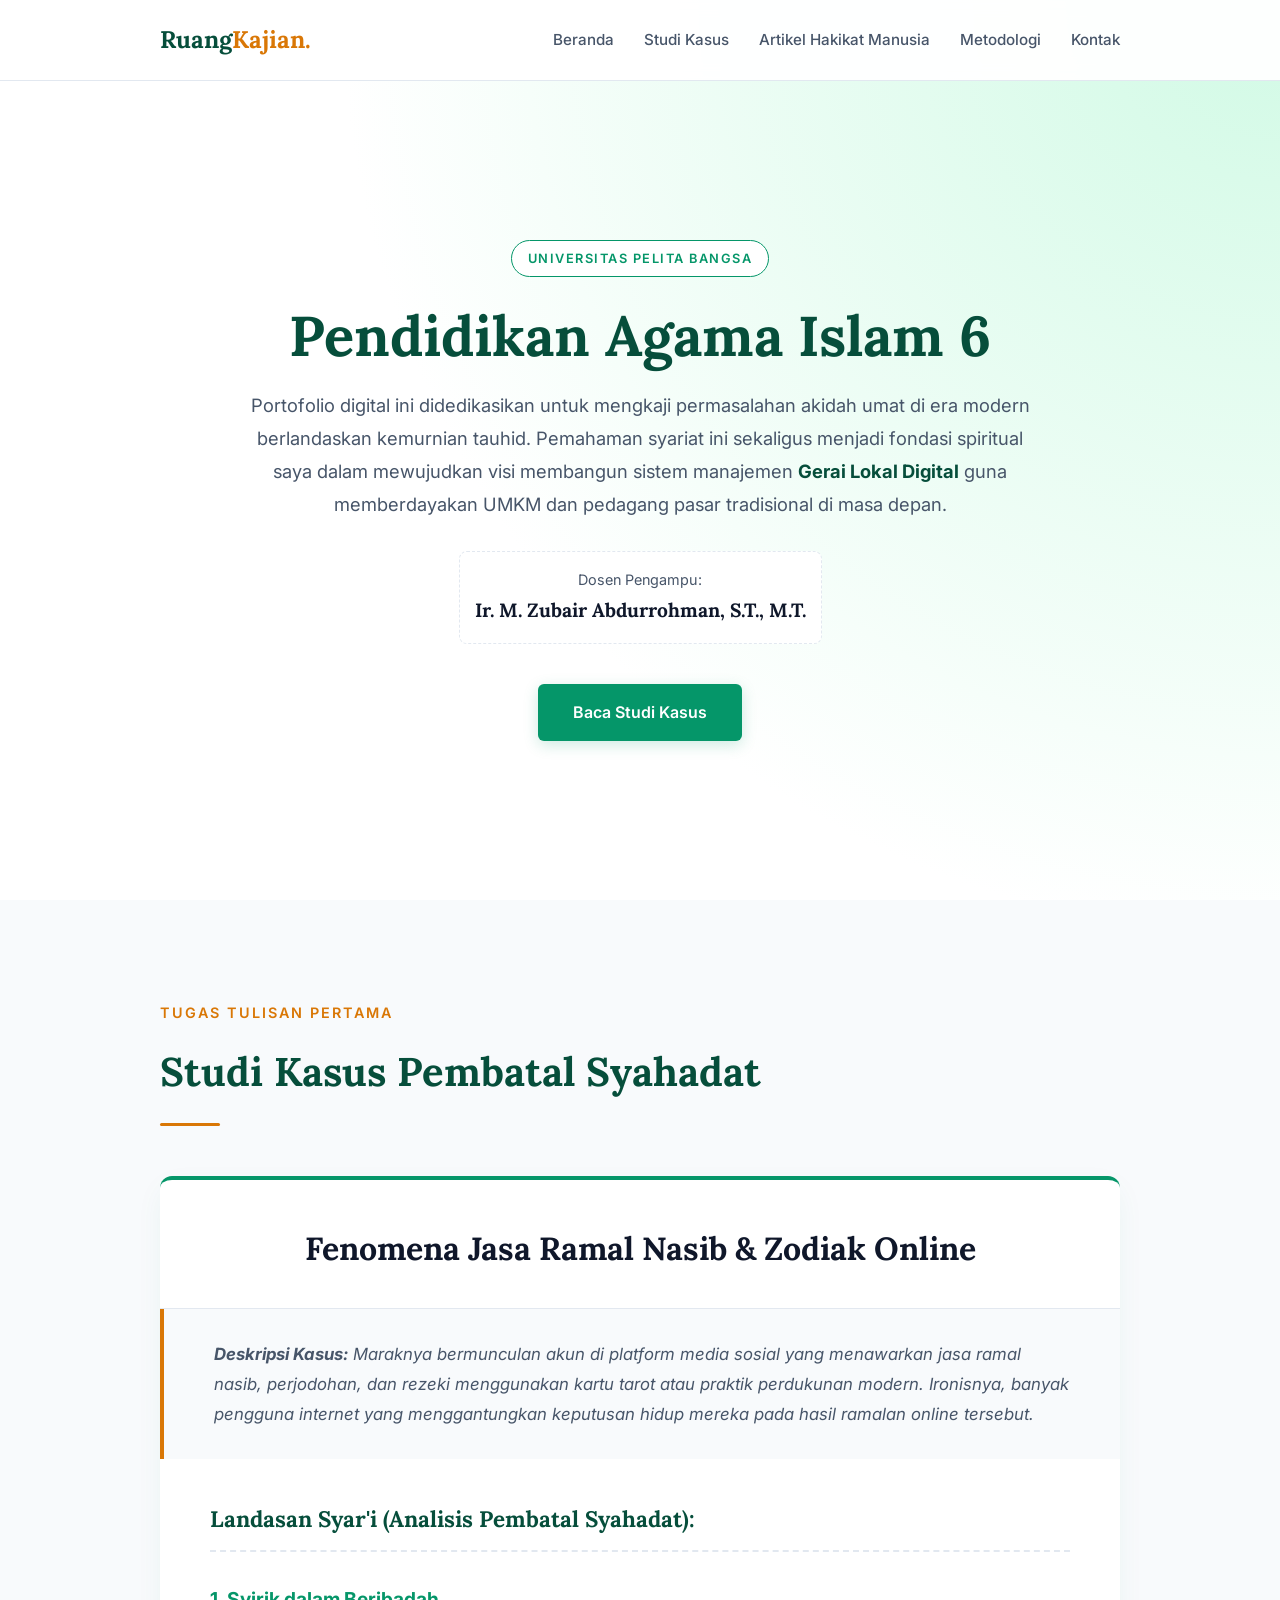
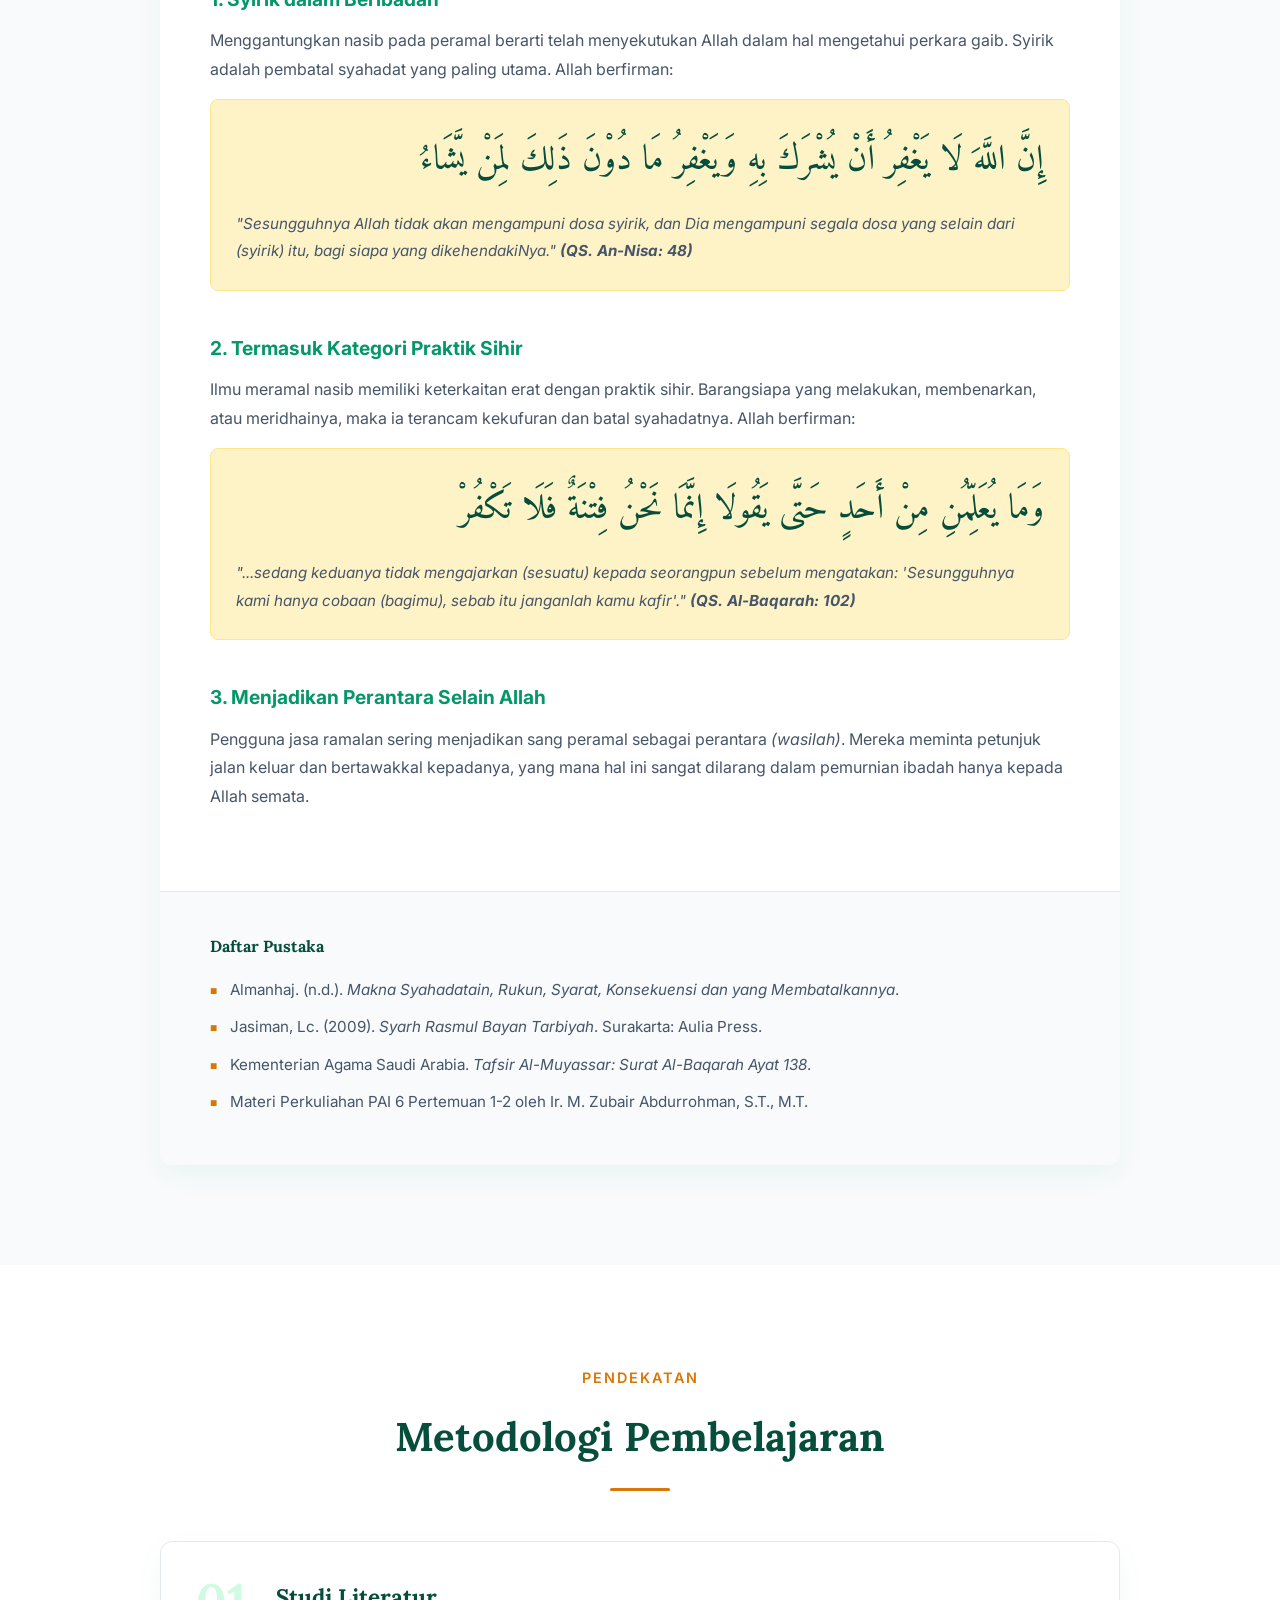
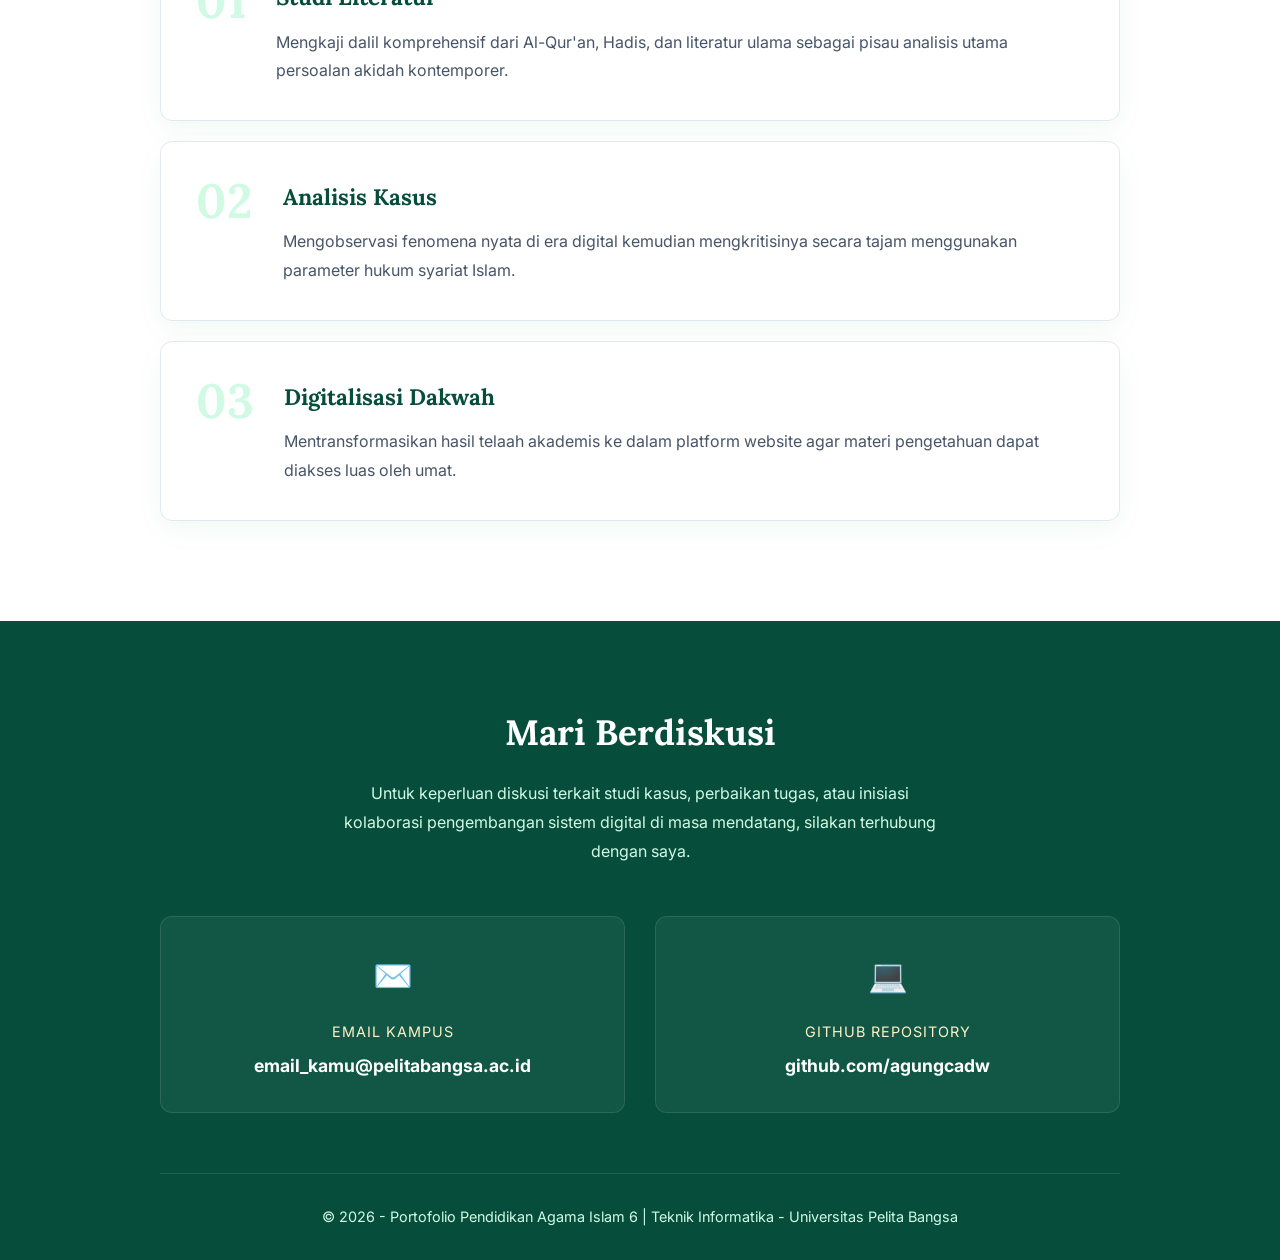
==== commit 6987f06f: "Update index.html" ====
--- a/index.html
+++ b/index.html
@@ -13,9 +13,10 @@
         <div class="container header-inner">
             <a href="#beranda" class="logo">Ruang<span>Kajian.</span></a>
             <nav class="nav-menu">
-                <a href="#beranda">Beranda</a>
-                <a href="#studi-kasus">Studi Kasus</a>
-                <a href="#metodologi">Metodologi</a>
+                <a href="index.html#beranda">Beranda</a>
+                <a href="index.html#studi-kasus">Studi Kasus</a>
+                <a href="artikel.html" target="_blank">Artikel Hakikat Manusia</a>
+                <a href="index.html#metodologi">Metodologi</a>
                 <a href="#kontak">Kontak</a>
             </nav>
         </div>
--- a/style.css
+++ b/style.css
@@ -1,25 +1,26 @@
 /* =========================================
    TEMA MODERN ISLAMIC ACADEMIC
-   (Emerald Green, Warm Gold, Clean White)
+   (Warna: Emerald Green, Warm Gold, Clean White)
 ========================================= */
 
-@import url('https://fonts.googleapis.com/css2?family=Inter:wght@300;400;500;600&family=Playfair+Display:ital,wght@0,400;0,600;0,700;1,400&family=Amiri:wght@400;700&display=swap');
+@import url('https://fonts.googleapis.com/css2?family=Inter:wght@300;400;500;600&family=Lora:ital,wght@0,400;0,600;0,700;1,400&family=Amiri:wght@400;700&display=swap');
 
 :root {
-    --bg-main: #f8fafc; /* Latar belakang utama (Putih keabu-abuan terang) */
-    --bg-card: #ffffff; /* Latar belakang konten/kartu (Putih murni) */
-    --bg-darker: #f1f5f9; /* Latar alternatif untuk pemisah antar section */
-
-    --text-primary: #0f172a; /* Warna teks utama (Biru Dongker sangat gelap) */
-    --text-muted: #475569; /* Warna teks paragraf (Abu-abu) */
-
-    --accent-main: #059669; /* Hijau Emerald / Hijau Islami */
-    --accent-hover: #047857; /* Hijau Emerald Gelap untuk hover tombol */
-    --accent-gold: #d97706; /* Emas Hangat untuk ornamen/sorotan */
-
-    --border-color: #e2e8f0;
-    --arabic-font: 'Amiri', serif;
-    --shadow-soft: 0 4px 20px rgba(0, 0, 0, 0.05);
+    --emerald-dark: #064e3b;
+    --emerald-main: #059669;
+    --emerald-light: #d1fae5;
+    
+    --gold-main: #d97706;
+    --gold-light: #fef3c7;
+    
+    --bg-white: #ffffff;
+    --bg-light: #f8fafc;
+    
+    --text-heading: #0f172a;
+    --text-body: #475569;
+    --border-soft: #e2e8f0;
+    
+    --shadow-card: 0 10px 30px -5px rgba(5, 150, 105, 0.08);
 }
 
 * { margin: 0; padding: 0; box-sizing: border-box; }
@@ -27,147 +28,134 @@
 
 body {
     font-family: 'Inter', sans-serif;
-    background-color: var(--bg-main);
-    color: var(--text-primary);
+    color: var(--text-body);
+    background-color: var(--bg-white);
     line-height: 1.8;
-    -webkit-font-smoothing: antialiased;
 }
 
 h1, h2, h3, h4, h5 {
-    font-family: 'Playfair Display', serif;
-    color: var(--text-primary);
-    font-weight: 700;
+    font-family: 'Lora', serif;
+    color: var(--text-heading);
 }
 
-/* --- NAVBAR --- */
-.navbar {
-    position: fixed; top: 0; width: 100%;
+.container { max-width: 1000px; margin: 0 auto; padding: 0 20px; }
+.text-center { text-align: center; }
+.section-padding { padding: 100px 0; }
+.bg-light { background-color: var(--bg-light); }
+
+/* --- HEADER / NAVBAR --- */
+.header {
+    position: fixed; top: 0; left: 0; width: 100%;
     background: rgba(255, 255, 255, 0.95);
     backdrop-filter: blur(10px);
-    border-bottom: 1px solid var(--border-color);
-    z-index: 1000;
-    box-shadow: 0 2px 10px rgba(0,0,0,0.02);
+    border-bottom: 1px solid var(--border-soft);
+    z-index: 100;
 }
-.nav-container {
-    max-width: 1100px; margin: 0 auto; padding: 20px;
-    display: flex; justify-content: space-between; align-items: center;
+.header-inner { display: flex; justify-content: space-between; align-items: center; height: 80px; }
+.logo { font-family: 'Lora', serif; font-size: 1.5rem; font-weight: 700; color: var(--emerald-dark); text-decoration: none; }
+.logo span { color: var(--gold-main); }
+.nav-menu { display: flex; gap: 30px; }
+.nav-menu a { text-decoration: none; color: var(--text-body); font-weight: 500; font-size: 0.95rem; transition: color 0.3s; }
+.nav-menu a:hover { color: var(--emerald-main); }
+
+/* --- BERANDA (HERO ACADEMIC) --- */
+.hero-academic {
+    min-height: 100vh; display: flex; align-items: center;
+    background: radial-gradient(circle at top right, var(--emerald-light) 0%, var(--bg-white) 60%);
+    padding-top: 80px;
 }
-.logo {
-    font-family: 'Playfair Display', serif;
-    font-size: 1.6rem; font-weight: 700; color: var(--accent-main);
-    text-decoration: none; letter-spacing: 1px;
+.hero-text-box { max-width: 800px; margin: 0 auto; text-align: center; }
+.tag-kampus {
+    display: inline-block; padding: 6px 16px; background: var(--bg-white);
+    border: 1px solid var(--emerald-main); color: var(--emerald-main);
+    border-radius: 50px; font-size: 0.8rem; font-weight: 600;
+    text-transform: uppercase; letter-spacing: 1.5px; margin-bottom: 25px;
 }
-.logo span { color: var(--accent-gold); }
-.nav-links { list-style: none; display: flex; gap: 35px; }
-.nav-links a {
-    text-decoration: none; color: var(--text-muted); font-size: 0.95rem;
-    font-weight: 500; text-transform: uppercase; letter-spacing: 1px; transition: color 0.3s;
-}
-.nav-links a:hover { color: var(--accent-main); }
+.hero-title { font-size: 3.5rem; color: var(--emerald-dark); margin-bottom: 20px; line-height: 1.2; }
+.hero-description { font-size: 1.15rem; margin-bottom: 30px; }
+.hero-description strong { color: var(--emerald-dark); }
+.dosen-info { margin-bottom: 40px; padding: 15px; background: var(--bg-white); display: inline-block; border-radius: 8px; border: 1px dashed var(--border-soft); }
+.dosen-info p { margin: 0; font-size: 0.9rem; color: var(--text-body); }
+.dosen-info strong { font-family: 'Lora', serif; font-size: 1.2rem; color: var(--text-heading); }
 
-/* --- HERO SECTION --- */
-.hero {
-    min-height: 100vh; display: flex; align-items: center; justify-content: center;
-    position: relative; text-align: center; padding: 120px 20px 40px;
-    background: linear-gradient(135deg, #ecfdf5 0%, #f8fafc 100%);
+.btn { display: inline-block; padding: 14px 35px; border-radius: 6px; text-decoration: none; font-weight: 600; transition: all 0.3s; }
+.btn-emerald { background: var(--emerald-main); color: #fff; box-shadow: 0 4px 15px rgba(5, 150, 105, 0.2); }
+.btn-emerald:hover { background: var(--emerald-dark); transform: translateY(-2px); box-shadow: 0 6px 20px rgba(5, 150, 105, 0.3); }
+
+/* --- SECTION TITLES --- */
+.section-title-wrapper { margin-bottom: 50px; }
+.sub-heading { color: var(--gold-main); font-size: 0.9rem; text-transform: uppercase; letter-spacing: 2px; font-weight: 600; display: block; margin-bottom: 10px; }
+.main-heading { font-size: 2.5rem; color: var(--emerald-dark); margin-bottom: 15px; }
+.line-gold { width: 60px; height: 3px; background: var(--gold-main); border-radius: 2px; }
+.center-line { margin: 0 auto; }
+
+/* --- STUDI KASUS (PAPER CARD) --- */
+.paper-card {
+    background: var(--bg-white); border-radius: 12px;
+    box-shadow: var(--shadow-card); border-top: 4px solid var(--emerald-main);
     overflow: hidden;
 }
-.hero::before {
-    content: ''; position: absolute; top: -150px; right: -100px;
-    width: 500px; height: 500px; background: radial-gradient(circle, rgba(5,150,105,0.08) 0%, transparent 70%);
-    border-radius: 50%;
+.paper-header { padding: 40px 50px 30px; border-bottom: 1px solid var(--border-soft); text-align: center; }
+.paper-header h3 { font-size: 2rem; color: var(--text-heading); }
+
+.paper-abstract {
+    padding: 30px 50px; background: var(--bg-light);
+    border-left: 4px solid var(--gold-main); font-size: 1.05rem;
+    color: var(--text-body); font-style: italic;
 }
-.hero-content { position: relative; z-index: 2; max-width: 850px; }
-.badge {
-    display: inline-block; border: 1px solid var(--accent-main); color: var(--accent-main);
-    padding: 6px 20px; border-radius: 50px; font-size: 0.8rem; letter-spacing: 2px;
-    text-transform: uppercase; margin-bottom: 30px; font-weight: 600; background: #fff;
+
+.paper-content { padding: 40px 50px; }
+.content-title { font-size: 1.4rem; color: var(--emerald-dark); margin-bottom: 30px; border-bottom: 2px dashed var(--border-soft); padding-bottom: 10px; }
+
+.argument-block { margin-bottom: 40px; }
+.argument-block h5 { font-family: 'Inter', sans-serif; font-size: 1.2rem; color: var(--emerald-main); margin-bottom: 10px; }
+
+.quran-quote { background: var(--gold-light); padding: 25px; border-radius: 8px; margin-top: 15px; border: 1px solid #fde68a; }
+.arabic-text { font-family: 'Amiri', serif; font-size: 2.2rem; text-align: right; direction: rtl; color: var(--emerald-dark); margin-bottom: 15px; line-height: 2; }
+.translation-text { font-style: italic; color: var(--text-body); font-size: 0.95rem; }
+
+.reference-section { padding: 40px 50px; background: var(--bg-light); border-top: 1px solid var(--border-soft); }
+.reference-section h4 { color: var(--emerald-dark); margin-bottom: 15px; }
+.reference-list { list-style: none; }
+.reference-list li { margin-bottom: 10px; padding-left: 20px; position: relative; font-size: 0.95rem; }
+.reference-list li::before { content: '■'; color: var(--gold-main); font-size: 0.5rem; position: absolute; left: 0; top: 8px; }
+
+/* --- METODOLOGI (STEP CARDS) --- */
+.method-grid { display: grid; grid-template-columns: 1fr; gap: 20px; }
+.step-card {
+    display: flex; align-items: flex-start; gap: 30px;
+    background: var(--bg-white); padding: 35px; border-radius: 12px;
+    border: 1px solid var(--border-soft); box-shadow: var(--shadow-card);
+    transition: transform 0.3s;
 }
-.hero h1 { font-size: 4rem; margin-bottom: 25px; line-height: 1.15; color: var(--accent-main); }
-.hero p { font-size: 1.15rem; color: var(--text-muted); margin-bottom: 30px; }
-.hero .dosen { font-family: 'Playfair Display', serif; font-size: 1.2rem; color: var(--text-primary); margin-bottom: 50px; font-style: italic; }
+.step-card:hover { transform: translateX(10px); border-color: var(--emerald-main); }
+.step-number { font-family: 'Lora', serif; font-size: 3rem; font-weight: 700; color: var(--emerald-light); line-height: 1; }
+.step-info h3 { font-size: 1.4rem; color: var(--emerald-dark); margin-bottom: 10px; }
 
-.hero-buttons { display: flex; gap: 20px; justify-content: center; }
-.btn {
-    padding: 14px 35px; text-decoration: none; font-size: 0.95rem; letter-spacing: 1px;
-    text-transform: uppercase; transition: all 0.3s ease; border-radius: 6px; font-weight: 600;
+/* --- FOOTER EMERALD --- */
+.footer-emerald { background: var(--emerald-dark); color: #fff; padding: 80px 0 30px; }
+.footer-top { text-align: center; margin-bottom: 50px; }
+.footer-heading { color: #fff; font-size: 2.2rem; margin-bottom: 15px; }
+.footer-text { color: var(--emerald-light); max-width: 600px; margin: 0 auto; }
+
+.contact-cards { display: grid; grid-template-columns: repeat(auto-fit, minmax(280px, 1fr)); gap: 30px; margin-bottom: 60px; }
+.contact-box {
+    display: flex; flex-direction: column; align-items: center; text-align: center;
+    background: rgba(255,255,255,0.05); padding: 30px; border-radius: 12px;
+    border: 1px solid rgba(255,255,255,0.1); text-decoration: none; transition: all 0.3s;
 }
-.btn-accent {
-    background: var(--accent-main); color: #fff;
-    box-shadow: 0 4px 15px rgba(5, 150, 105, 0.2); border: 2px solid var(--accent-main);
-}
-.btn-accent:hover {
-    background: var(--accent-hover); border-color: var(--accent-hover);
-    transform: translateY(-2px); box-shadow: 0 6px 20px rgba(5, 150, 105, 0.3);
-}
-.btn-outline { background: transparent; color: var(--accent-main); border: 2px solid var(--accent-main); }
-.btn-outline:hover { background: var(--accent-main); color: #fff; transform: translateY(-2px); }
+.contact-box:hover { background: rgba(255,255,255,0.1); transform: translateY(-5px); border-color: var(--gold-main); }
+.contact-icon { font-size: 2rem; margin-bottom: 15px; }
+.contact-title { color: var(--gold-light); font-size: 0.9rem; text-transform: uppercase; letter-spacing: 1px; margin-bottom: 5px; }
+.contact-detail { color: #fff; font-size: 1.1rem; }
 
-/* --- SECTIONS UMUM --- */
-.section { padding: 100px 20px; }
-.bg-darker { background-color: var(--bg-darker); border-top: 1px solid var(--border-color); border-bottom: 1px solid var(--border-color); }
-.container { max-width: 900px; margin: 0 auto; }
-.text-center { text-align: center; }
-
-.section-header { margin-bottom: 60px; }
-.subtitle { display: block; color: var(--accent-gold); font-size: 0.9rem; letter-spacing: 2px; text-transform: uppercase; margin-bottom: 15px; font-weight: 600; }
-.section-header h2 { font-size: 2.5rem; margin-bottom: 20px; color: var(--text-primary); }
-.divider-accent { width: 80px; height: 3px; background-color: var(--accent-main); margin: 0 auto 25px; border-radius: 2px; }
-.section-header p { color: var(--text-muted); font-size: 1.1rem; }
-
-/* --- STUDI KASUS --- */
-.case-study-card {
-    background: var(--bg-card); padding: 50px; border: 1px solid var(--border-color);
-    box-shadow: var(--shadow-soft); border-radius: 12px; border-top: 4px solid var(--accent-main);
-}
-.case-header h3 { font-size: 2rem; margin-bottom: 25px; text-align: center; }
-.case-desc { padding: 25px; background: var(--bg-main); border-left: 4px solid var(--accent-gold); margin-bottom: 40px; font-size: 1.05rem; border-radius: 0 8px 8px 0; color: var(--text-muted); }
-
-.case-title { font-size: 1.3rem; margin-bottom: 30px; border-bottom: 2px solid var(--border-color); padding-bottom: 15px; color: var(--accent-main); }
-.reason-item { margin-bottom: 40px; }
-.reason-item h5 { font-size: 1.25rem; margin-bottom: 10px; color: var(--text-primary); font-family: 'Inter', sans-serif; font-weight: 600; }
-.reason-item p { color: var(--text-muted); }
-
-.arabic { font-family: var(--arabic-font); font-size: 2.4rem; text-align: right; direction: rtl; color: var(--accent-main); margin: 25px 0; line-height: 2; }
-.terjemahan { font-style: italic; color: var(--text-muted); padding: 20px; background: #fffbeb; border: 1px solid #fef08a; border-radius: 6px; }
-
-.daftar-pustaka { margin-top: 50px; padding-top: 30px; border-top: 1px solid var(--border-color); }
-.daftar-pustaka h4 { font-size: 1.2rem; margin-bottom: 15px; color: var(--text-primary); }
-.daftar-pustaka ul { list-style: none; }
-.daftar-pustaka li { color: var(--text-muted); margin-bottom: 12px; padding-left: 20px; position: relative; font-size: 0.95rem; }
-.daftar-pustaka li::before { content: '■'; color: var(--accent-main); font-size: 0.5rem; position: absolute; left: 0; top: 7px; }
-
-/* --- METODOLOGI --- */
-.grid-3 { display: grid; grid-template-columns: repeat(auto-fit, minmax(260px, 1fr)); gap: 30px; }
-.method-card {
-    padding: 40px 30px; background: var(--bg-card); border: 1px solid var(--border-color);
-    text-align: center; transition: all 0.3s ease; border-radius: 12px; box-shadow: var(--shadow-soft);
-}
-.method-card:hover { border-color: var(--accent-main); transform: translateY(-5px); box-shadow: 0 10px 25px rgba(5,150,105,0.15); }
-.method-icon { font-family: 'Playfair Display', serif; font-size: 2.5rem; color: var(--accent-gold); margin-bottom: 15px; font-weight: 700; opacity: 0.9; }
-.method-card h3 { font-size: 1.3rem; margin-bottom: 15px; color: var(--text-primary); }
-.method-card p { color: var(--text-muted); font-size: 0.95rem; }
-
-/* --- FOOTER & KONTAK --- */
-.footer-section { padding: 80px 20px 40px; background: #064e3b; color: #fff; }
-.footer-title { font-size: 2.5rem; margin-bottom: 20px; color: #fff; }
-.footer-desc { color: #d1fae5; max-width: 600px; margin: 0 auto 50px; }
-
-.contact-details { display: flex; justify-content: center; gap: 40px; margin-bottom: 60px; flex-wrap: wrap; }
-.contact-item { display: flex; flex-direction: column; align-items: center; background: rgba(255,255,255,0.05); padding: 25px 40px; border-radius: 8px; border: 1px solid rgba(255,255,255,0.1); }
-.contact-label { color: #fcd34d; font-size: 0.8rem; text-transform: uppercase; letter-spacing: 2px; margin-bottom: 10px; font-weight: 600; }
-.contact-link { color: #fff; text-decoration: none; font-size: 1.1rem; font-weight: 500; border-bottom: 1px solid transparent; padding-bottom: 3px; transition: all 0.3s; }
-.contact-link:hover { color: #fcd34d; border-color: #fcd34d; }
-
-.copyright { border-top: 1px solid rgba(255,255,255,0.1); padding-top: 30px; color: #a7f3d0; font-size: 0.9rem; }
+.footer-bottom { text-align: center; border-top: 1px solid rgba(255,255,255,0.1); padding-top: 30px; color: var(--emerald-light); font-size: 0.9rem; }
 
 /* --- RESPONSIVE --- */
 @media (max-width: 768px) {
-    .nav-links { display: none; }
-    .hero h1 { font-size: 3rem; }
-    .hero-buttons { flex-direction: column; }
-    .case-study-card { padding: 30px 20px; }
-    .arabic { font-size: 2rem; }
-    .contact-details { flex-direction: column; gap: 20px; }
-    .contact-item { width: 100%; }
+    .nav-menu { display: none; }
+    .hero-title { font-size: 2.5rem; }
+    .paper-header, .paper-abstract, .paper-content, .reference-section { padding: 30px 20px; }
+    .step-card { flex-direction: column; gap: 15px; text-align: center; align-items: center; }
+    .contact-cards { grid-template-columns: 1fr; }
 }
